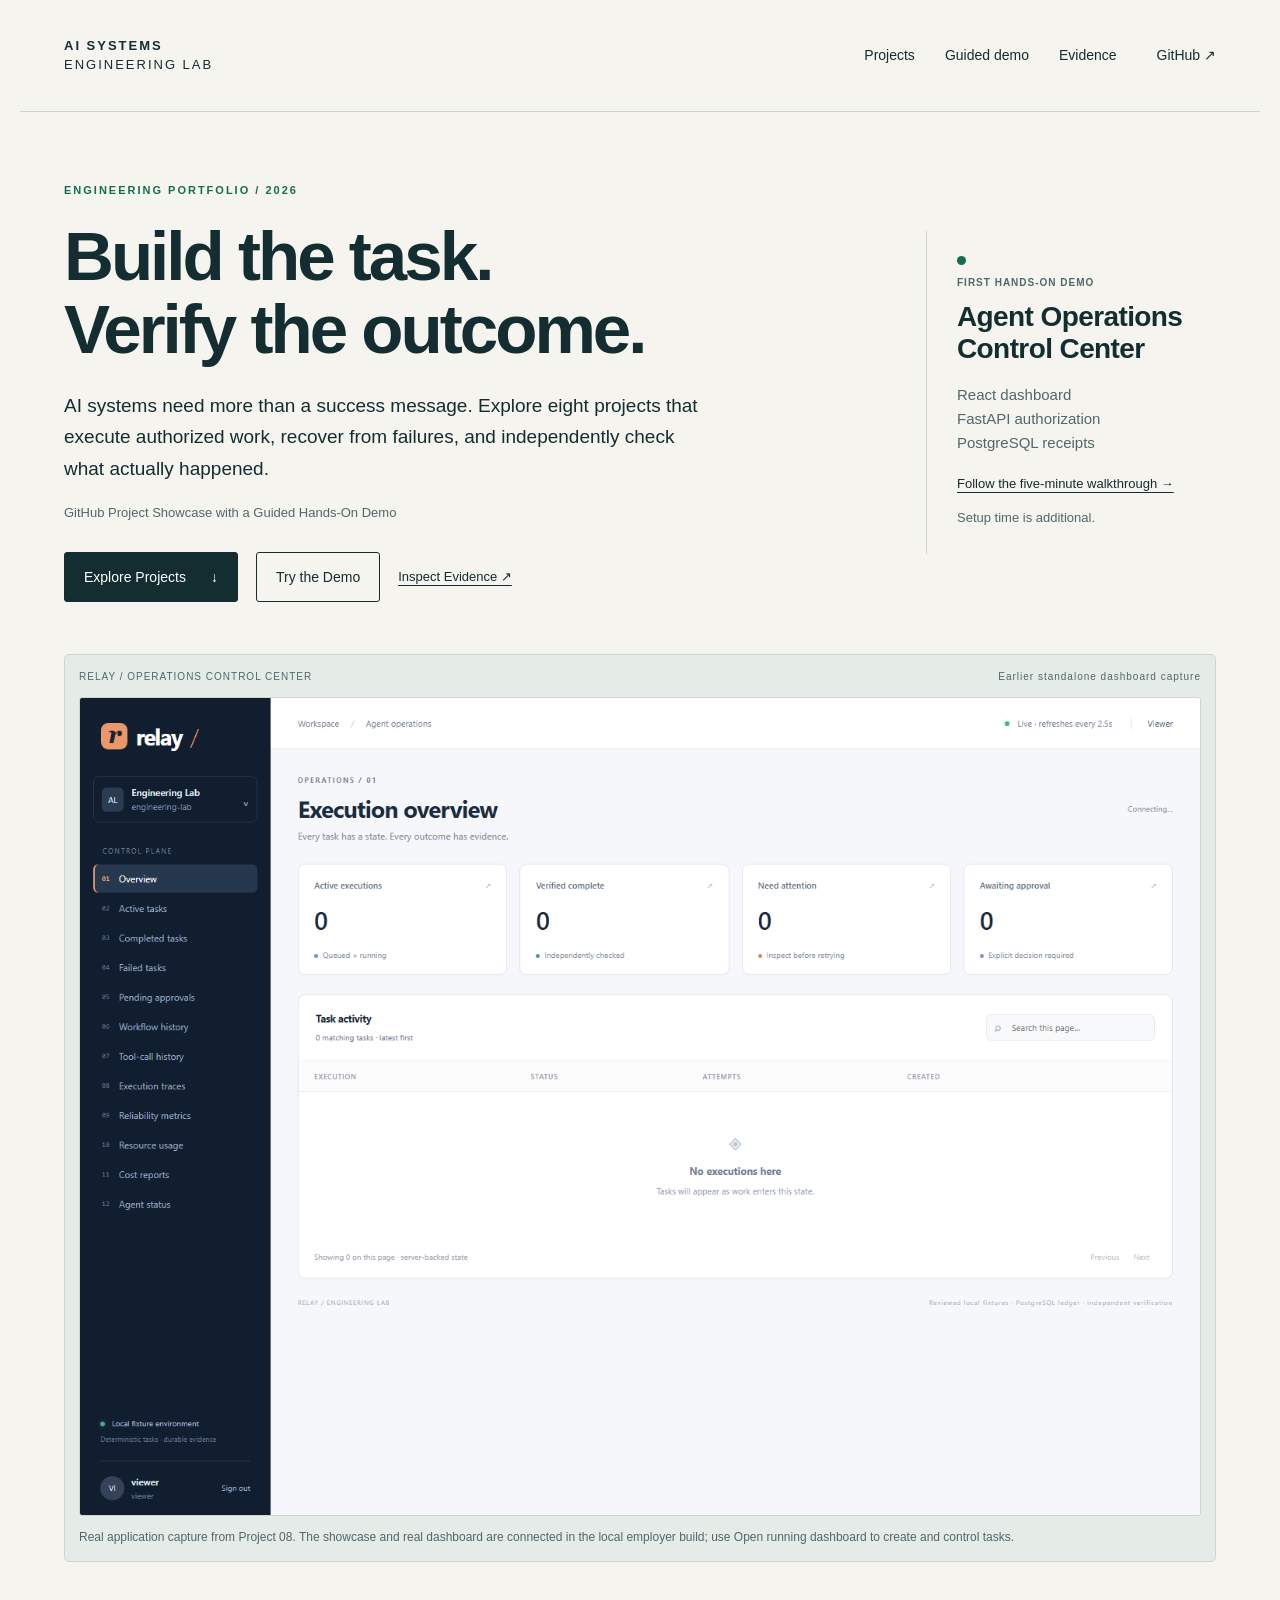
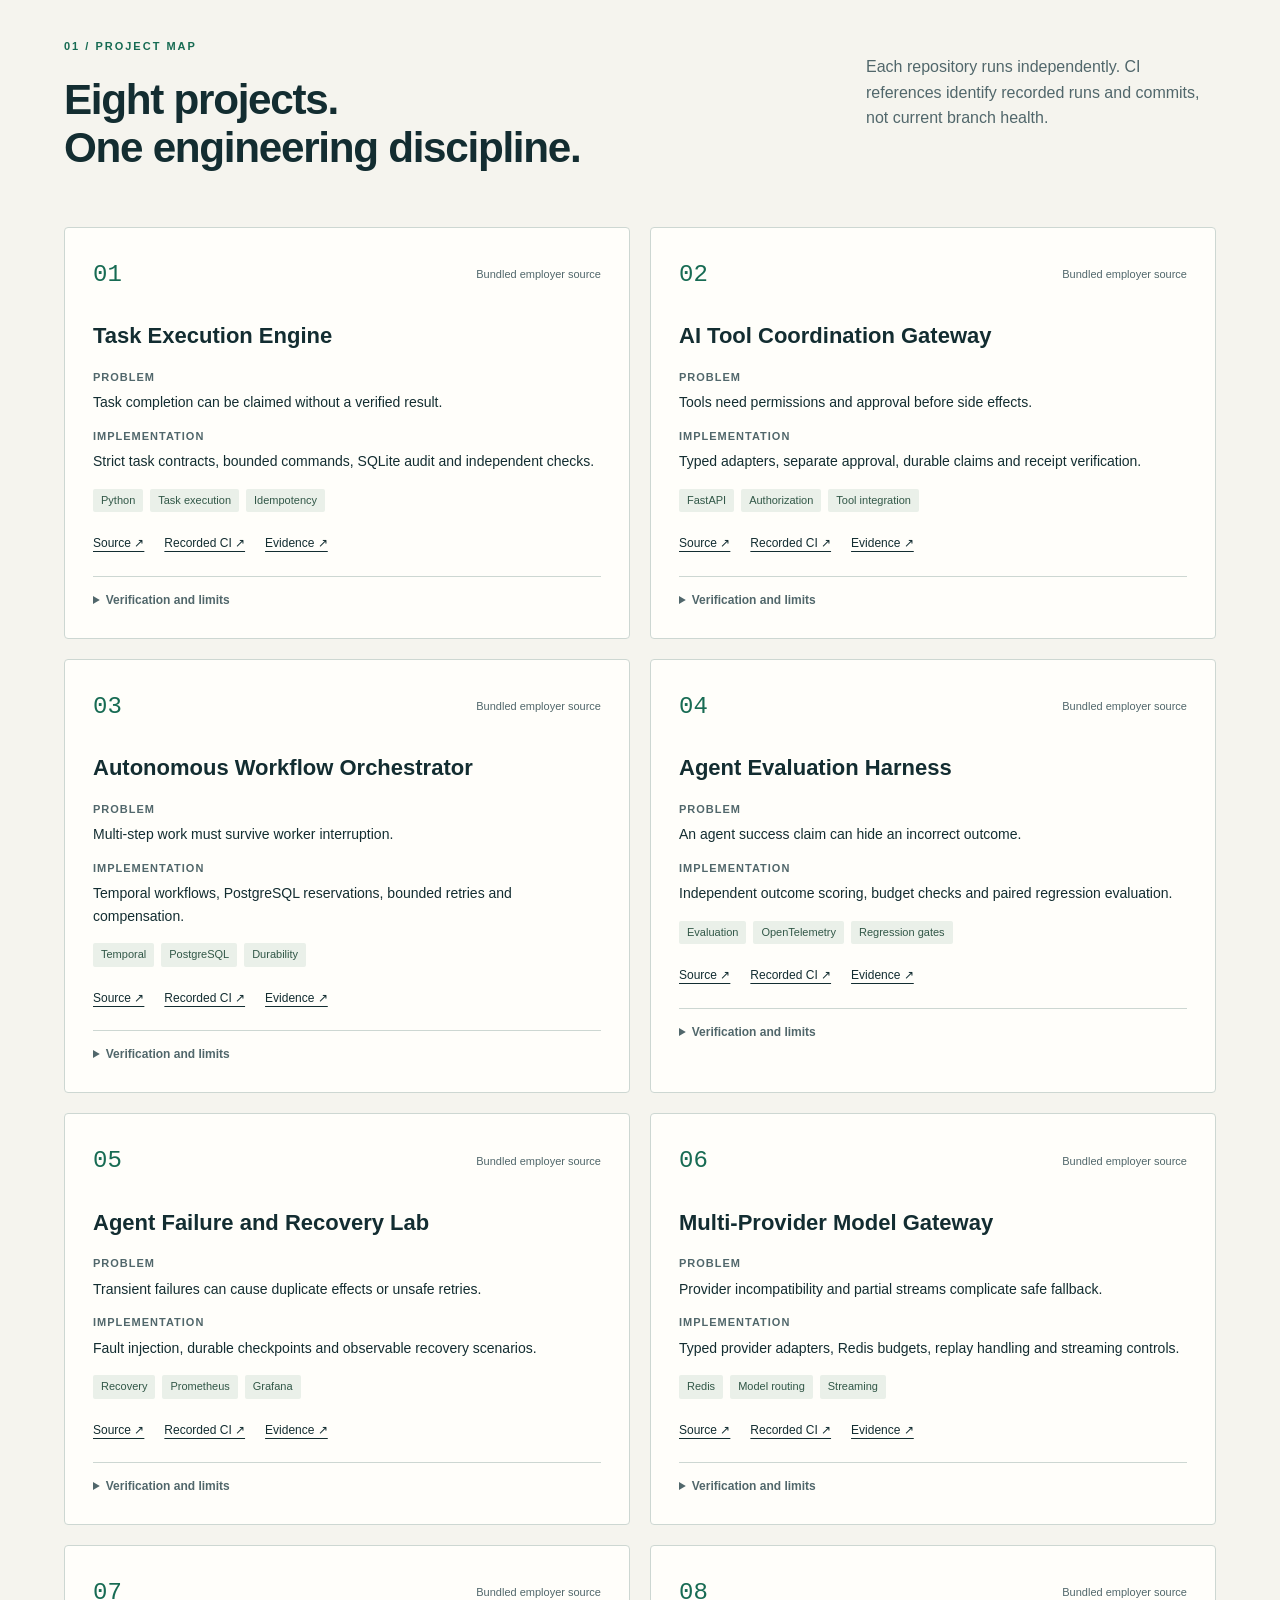
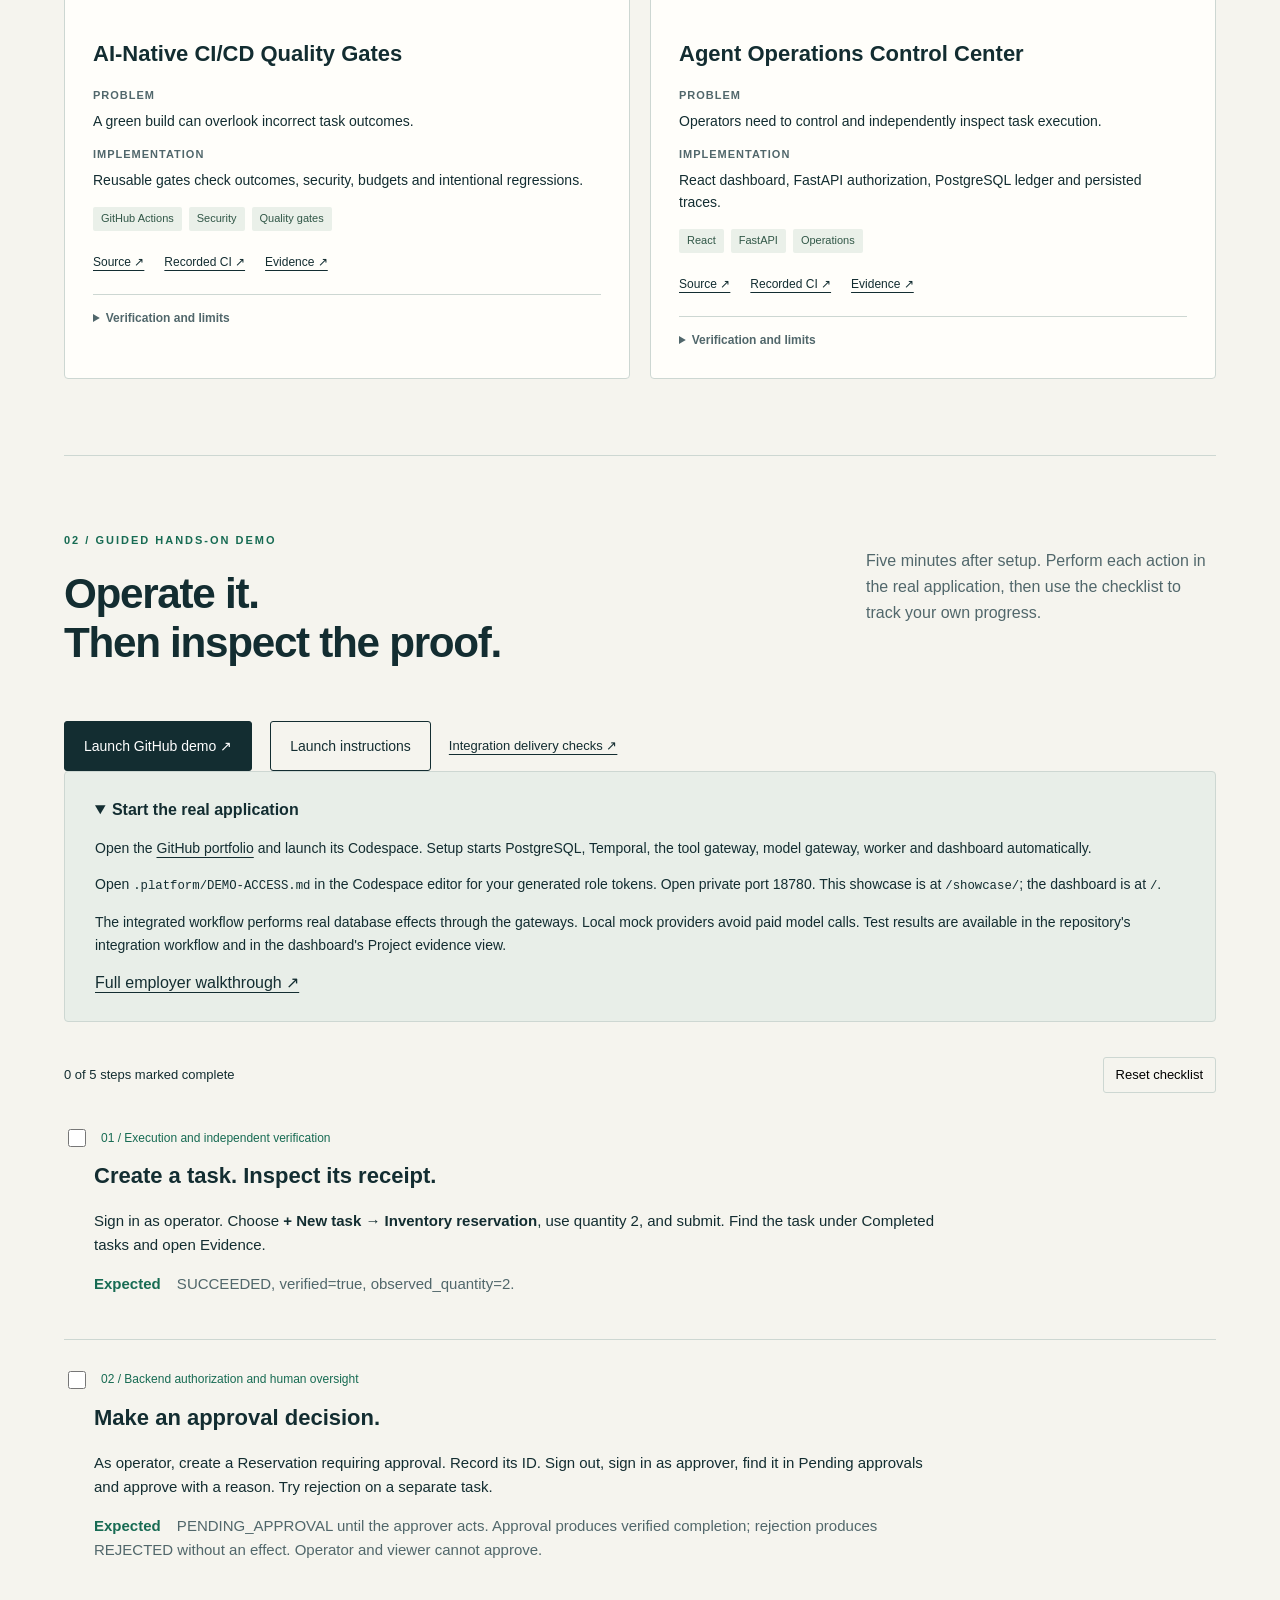
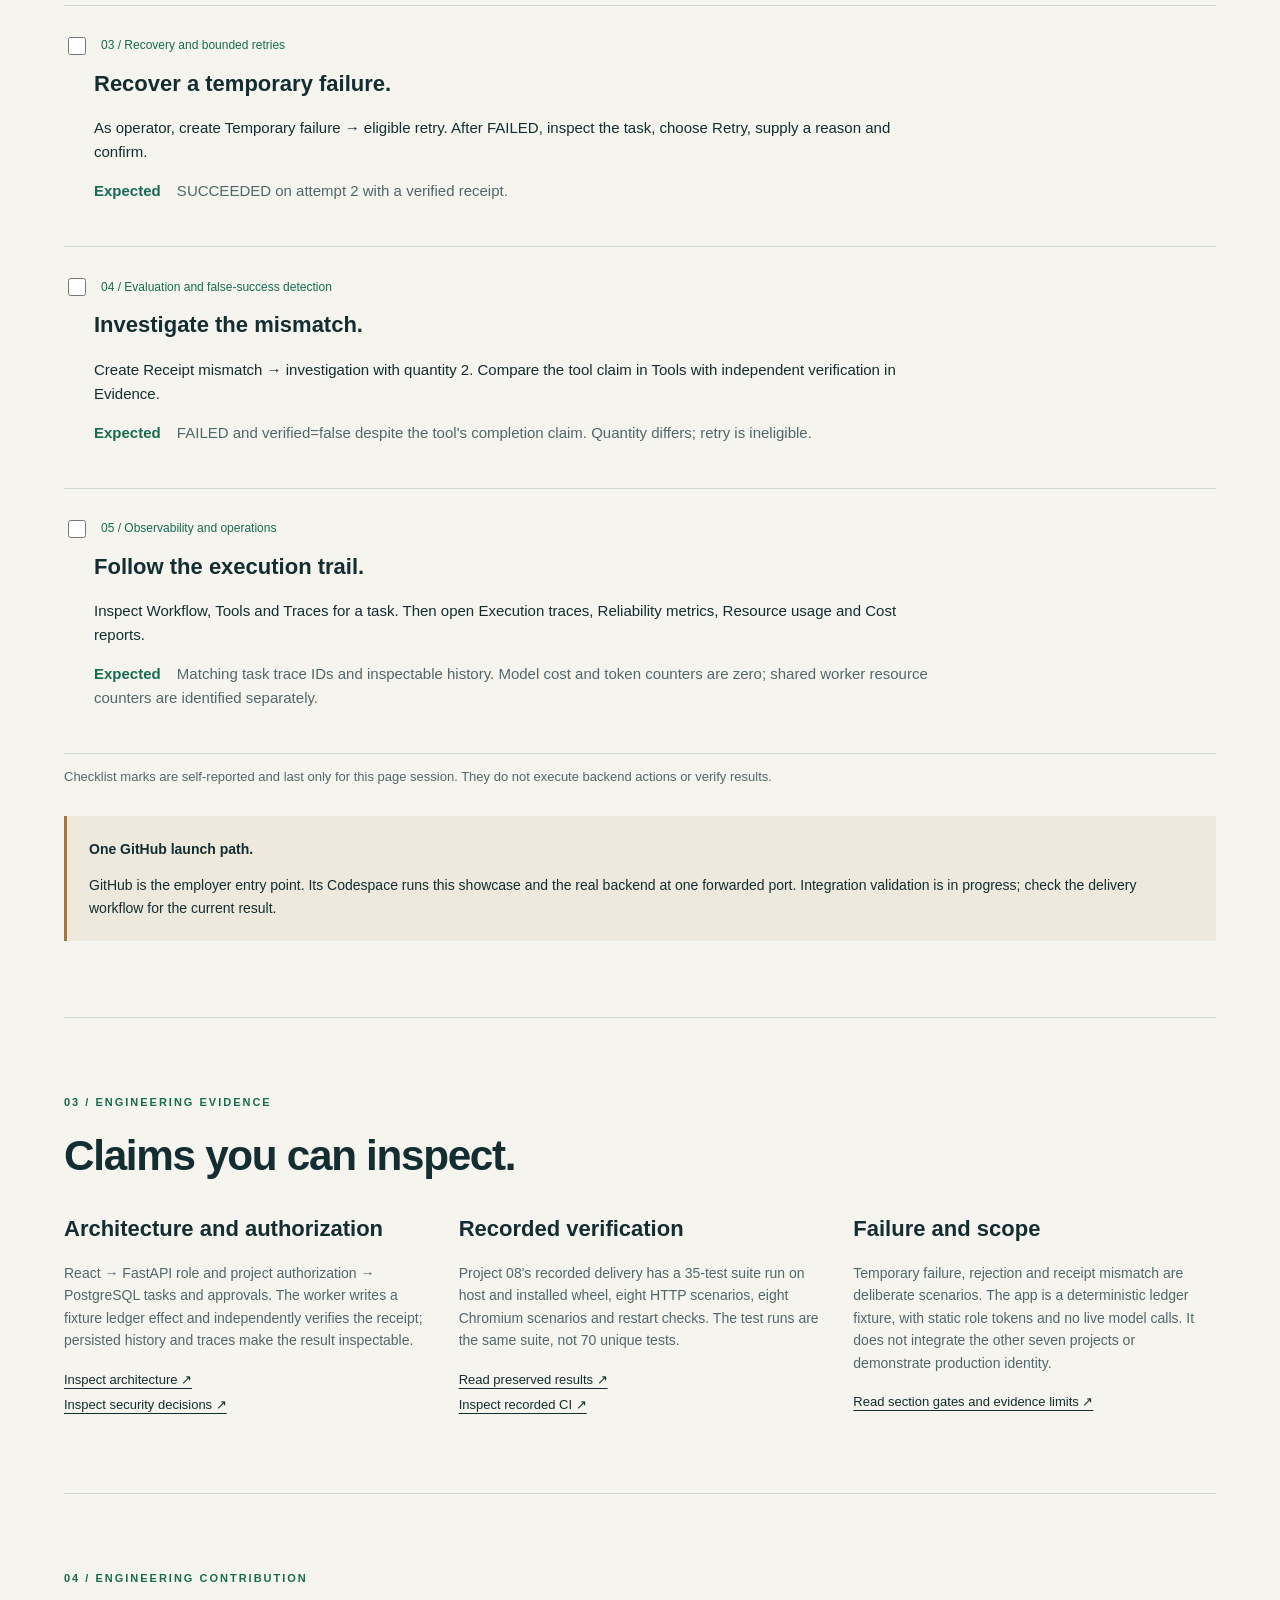
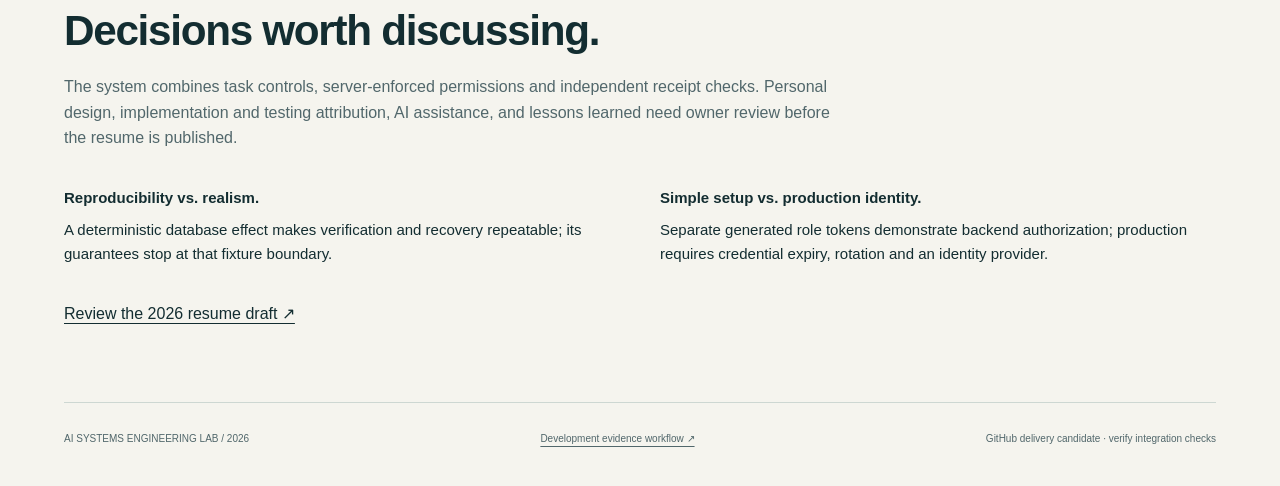
==== site/index.html @ 538f6515 "Connect portfolio dashboard to Temporal and gateways; add single GitHub employer launch and clean in" ====
<!doctype html>
<html lang="en"><head><meta charset="utf-8"><meta name="viewport" content="width=device-width,initial-scale=1">
<meta name="description" content="Eight AI systems engineering projects, verifiable evidence, and a guided hands-on operations demo.">
<title>GitHub Project Showcase with a Guided Hands-On Demo</title><link rel="stylesheet" href="style.css"><script src="app.js" defer></script></head>
<body><a class="skip" href="#main">Skip to content</a><header><a class="brand" href="#start">AI SYSTEMS<br><span>ENGINEERING LAB</span></a><nav aria-label="Main navigation"><a href="#projects">Projects</a><a href="#demo">Guided demo</a><a href="#evidence">Evidence</a></nav><a class="github" href="https://github.com/texasbredmj/ai-engineering-portfolio">GitHub ↗</a></header>
<main id="main"><section class="hero" id="start"><div><p class="eyebrow">ENGINEERING PORTFOLIO / 2026</p><h1>Build the task.<br>Verify the outcome.</h1><p class="intro">AI systems need more than a success message. Explore eight projects that execute authorized work, recover from failures, and independently check what actually happened.</p><p class="subtle">GitHub Project Showcase with a Guided Hands-On Demo</p><div class="actions"><a class="button primary" href="#projects">Explore Projects <span>↓</span></a><a class="button" href="#demo">Try the Demo</a><a class="text-link" href="#evidence">Inspect Evidence ↗</a></div></div><aside class="hero-note"><span class="status-dot"></span><p>FIRST HANDS-ON DEMO</p><h2>Agent Operations<br>Control Center</h2><p>React dashboard<br>FastAPI authorization<br>PostgreSQL receipts</p><a href="#demo">Follow the five-minute walkthrough →</a><small>Setup time is additional.</small></aside></section>
<figure class="dashboard"><div class="figure-bar"><span>RELAY / OPERATIONS CONTROL CENTER</span><span>Earlier standalone dashboard capture</span></div><img src="assets/dashboard-desktop.png" width="1440" height="960" alt="Recorded Relay application dashboard with task states and operational metrics"><figcaption>Real application capture from Project 08. The showcase and real dashboard are connected in the local employer build; use Open running dashboard to create and control tasks.</figcaption></figure>
<section class="section" id="projects"><div class="section-heading"><div><p class="eyebrow">01 / PROJECT MAP</p><h2>Eight projects.<br>One engineering discipline.</h2></div><p>Each repository runs independently. CI references identify recorded runs and commits, not current branch health.</p></div><div class="projects"><article class="project" id="project-01">
<div class="project-top"><span class="number">01</span><span class="access">Bundled employer source</span></div>
<h3>Task Execution Engine</h3><p><strong>Problem</strong> Task completion can be claimed without a verified result.</p><p><strong>Implementation</strong> Strict task contracts, bounded commands, SQLite audit and independent checks.</p>
<ul class="tags"><li>Python</li><li>Task execution</li><li>Idempotency</li></ul>
<div class="links"><a href="https://github.com/texasbredmj/ai-engineering-portfolio/tree/main/projects/task-execution-engine">Source ↗</a><a href="https://github.com/texasbredmj/task-execution-engine/actions/runs/38367464942">Recorded CI ↗</a><a href="evidence/phase1.json">Evidence ↗</a></div>
<details><summary>Verification and limits</summary><p>Recorded 2026-10-13 · commit <code>ec66a191091d0ea5ac8de6bad3b80ccc7a96ce94</code></p><p>Private source and CI require access. Fixed commands are not hostile-code containment.</p></details></article>
<article class="project" id="project-02">
<div class="project-top"><span class="number">02</span><span class="access">Bundled employer source</span></div>
<h3>AI Tool Coordination Gateway</h3><p><strong>Problem</strong> Tools need permissions and approval before side effects.</p><p><strong>Implementation</strong> Typed adapters, separate approval, durable claims and receipt verification.</p>
<ul class="tags"><li>FastAPI</li><li>Authorization</li><li>Tool integration</li></ul>
<div class="links"><a href="https://github.com/texasbredmj/ai-engineering-portfolio/tree/main/projects/ai-tool-coordination-gateway">Source ↗</a><a href="https://github.com/texasbredmj/ai-tool-coordination-gateway/actions/runs/38367470323">Recorded CI ↗</a><a href="evidence/phase1.json">Evidence ↗</a></div>
<details><summary>Verification and limits</summary><p>Recorded 2026-10-13 · commit <code>4734b4edee612f81f259a60ae67b1c048f94b778</code></p><p>Controlled adapters and fixture effects; not arbitrary external API guarantees.</p></details></article>
<article class="project" id="project-03">
<div class="project-top"><span class="number">03</span><span class="access">Bundled employer source</span></div>
<h3>Autonomous Workflow Orchestrator</h3><p><strong>Problem</strong> Multi-step work must survive worker interruption.</p><p><strong>Implementation</strong> Temporal workflows, PostgreSQL reservations, bounded retries and compensation.</p>
<ul class="tags"><li>Temporal</li><li>PostgreSQL</li><li>Durability</li></ul>
<div class="links"><a href="https://github.com/texasbredmj/ai-engineering-portfolio/tree/main/projects/autonomous-workflow-orchestrator">Source ↗</a><a href="https://github.com/texasbredmj/autonomous-workflow-orchestrator/actions/runs/38466787806">Recorded CI ↗</a><a href="evidence/project03.json">Evidence ↗</a></div>
<details><summary>Verification and limits</summary><p>Recorded 2026-10-13 · commit <code>2adc05287b98bb4e6969af19124a99d8bfd73035</code></p><p>Fixture recovery demonstrates one reservation; not external API exactly-once delivery.</p></details></article>
<article class="project" id="project-04">
<div class="project-top"><span class="number">04</span><span class="access">Bundled employer source</span></div>
<h3>Agent Evaluation Harness</h3><p><strong>Problem</strong> An agent success claim can hide an incorrect outcome.</p><p><strong>Implementation</strong> Independent outcome scoring, budget checks and paired regression evaluation.</p>
<ul class="tags"><li>Evaluation</li><li>OpenTelemetry</li><li>Regression gates</li></ul>
<div class="links"><a href="https://github.com/texasbredmj/ai-engineering-portfolio/tree/main/projects/agent-evaluation-harness">Source ↗</a><a href="https://github.com/texasbredmj/agent-evaluation-harness/actions/runs/38491909891">Recorded CI ↗</a><a href="evidence/project04.json">Evidence ↗</a></div>
<details><summary>Verification and limits</summary><p>Recorded 2026-10-14 · commit <code>2f6483442fda112a98e6e322d82f10c89838899d</code></p><p>Offline fixture baselines do not establish live model performance.</p></details></article>
<article class="project" id="project-05">
<div class="project-top"><span class="number">05</span><span class="access">Bundled employer source</span></div>
<h3>Agent Failure and Recovery Lab</h3><p><strong>Problem</strong> Transient failures can cause duplicate effects or unsafe retries.</p><p><strong>Implementation</strong> Fault injection, durable checkpoints and observable recovery scenarios.</p>
<ul class="tags"><li>Recovery</li><li>Prometheus</li><li>Grafana</li></ul>
<div class="links"><a href="https://github.com/texasbredmj/ai-engineering-portfolio/tree/main/projects/agent-failure-recovery-lab">Source ↗</a><a href="https://github.com/texasbredmj/agent-failure-recovery-lab/actions/runs/38503053018">Recorded CI ↗</a><a href="evidence/project05.json">Evidence ↗</a></div>
<details><summary>Verification and limits</summary><p>Recorded 2026-10-14 · commit <code>404ab9590e16e0f6279cb9d5dff952759c3623bb</code></p><p>Controlled local faults and mock ledger effects; not production reliability statistics.</p></details></article>
<article class="project" id="project-06">
<div class="project-top"><span class="number">06</span><span class="access">Bundled employer source</span></div>
<h3>Multi-Provider Model Gateway</h3><p><strong>Problem</strong> Provider incompatibility and partial streams complicate safe fallback.</p><p><strong>Implementation</strong> Typed provider adapters, Redis budgets, replay handling and streaming controls.</p>
<ul class="tags"><li>Redis</li><li>Model routing</li><li>Streaming</li></ul>
<div class="links"><a href="https://github.com/texasbredmj/ai-engineering-portfolio/tree/main/projects/multi-provider-model-gateway">Source ↗</a><a href="https://github.com/texasbredmj/multi-provider-model-gateway/actions/runs/38520600333">Recorded CI ↗</a><a href="evidence/project06.json">Evidence ↗</a></div>
<details><summary>Verification and limits</summary><p>Recorded 2026-10-14 · commit <code>22cfd787c8953f42596ce55ebcdb1b95ef9afdf4</code></p><p>Mock providers and fixture prices; no paid provider compatibility or invoice claims.</p></details></article>
<article class="project" id="project-07">
<div class="project-top"><span class="number">07</span><span class="access">Bundled employer source</span></div>
<h3>AI-Native CI/CD Quality Gates</h3><p><strong>Problem</strong> A green build can overlook incorrect task outcomes.</p><p><strong>Implementation</strong> Reusable gates check outcomes, security, budgets and intentional regressions.</p>
<ul class="tags"><li>GitHub Actions</li><li>Security</li><li>Quality gates</li></ul>
<div class="links"><a href="https://github.com/texasbredmj/ai-engineering-portfolio/tree/main/projects/ai-native-cicd-gates">Source ↗</a><a href="https://github.com/texasbredmj/ai-native-cicd-gates/actions/runs/38523537588">Recorded CI ↗</a><a href="evidence/project07.json">Evidence ↗</a></div>
<details><summary>Verification and limits</summary><p>Recorded 2026-10-14 · commit <code>7de27a44bccf67aa0f9ccfec21411d8dcc396665</code></p><p>Recorded dependency scans age; deliberate regression proof is expected to fail.</p></details></article>
<article class="project" id="project-08">
<div class="project-top"><span class="number">08</span><span class="access">Bundled employer source</span></div>
<h3>Agent Operations Control Center</h3><p><strong>Problem</strong> Operators need to control and independently inspect task execution.</p><p><strong>Implementation</strong> React dashboard, FastAPI authorization, PostgreSQL ledger and persisted traces.</p>
<ul class="tags"><li>React</li><li>FastAPI</li><li>Operations</li></ul>
<div class="links"><a href="https://github.com/texasbredmj/ai-engineering-portfolio/tree/main/projects/agent-operations-control-center">Source ↗</a><a href="https://github.com/texasbredmj/agent-operations-control-center/actions/runs/38527430319">Recorded CI ↗</a><a href="evidence/project08.json">Evidence ↗</a></div>
<details><summary>Verification and limits</summary><p>Recorded 2026-10-14 · commit <code>2147f79a6c2bc5ca89e0134f137ed5ee5e411f17</code></p><p>Deterministic PostgreSQL fixture with no live model calls. Complete employer walkthrough verified locally; new Codespaces setup awaits publication and remote validation. Other project runtimes remain independent.</p></details></article></div></section>
<section class="section" id="demo"><div class="section-heading"><div><p class="eyebrow">02 / GUIDED HANDS-ON DEMO</p><h2>Operate it.<br>Then inspect the proof.</h2></div><p>Five minutes after setup. Perform each action in the real application, then use the checklist to track your own progress.</p></div>
<div class="actions"><a class="button primary" id="dashboard-link" href="https://codespaces.new/texasbredmj/ai-engineering-portfolio?quickstart=1">Launch GitHub demo ↗</a><a class="button" href="docs/EMPLOYER-TEST.md">Launch instructions</a><a class="text-link" href="https://github.com/texasbredmj/ai-engineering-portfolio/actions/workflows/integrated-platform.yml">Integration delivery checks ↗</a></div><details class="setup" open><summary>Start the real application</summary><p>Open the <a href="https://github.com/texasbredmj/ai-engineering-portfolio#start-here">GitHub portfolio</a> and launch its Codespace. Setup starts PostgreSQL, Temporal, the tool gateway, model gateway, worker and dashboard automatically.</p><p>Open <code>.platform/DEMO-ACCESS.md</code> in the Codespace editor for your generated role tokens. Open private port 18780. This showcase is at <code>/showcase/</code>; the dashboard is at <code>/</code>.</p><p>The integrated workflow performs real database effects through the gateways. Local mock providers avoid paid model calls. Test results are available in the repository's integration workflow and in the dashboard's Project evidence view.</p><a href="docs/EMPLOYER-TEST.md">Full employer walkthrough ↗</a></details>
<div class="progress-line"><p id="progress" role="status" aria-live="polite">0 of 5 steps marked complete</p><button id="reset" type="button">Reset checklist</button></div>
<ol class="walkthrough">
<li><label><input type="checkbox" data-step="1"><span>01 / Execution and independent verification</span></label><h3>Create a task. Inspect its receipt.</h3><p>Sign in as operator. Choose <strong>+ New task → Inventory reservation</strong>, use quantity 2, and submit. Find the task under Completed tasks and open Evidence.</p><p class="expected"><strong>Expected</strong> SUCCEEDED, verified=true, observed_quantity=2.</p></li>
<li><label><input type="checkbox" data-step="2"><span>02 / Backend authorization and human oversight</span></label><h3>Make an approval decision.</h3><p>As operator, create a Reservation requiring approval. Record its ID. Sign out, sign in as approver, find it in Pending approvals and approve with a reason. Try rejection on a separate task.</p><p class="expected"><strong>Expected</strong> PENDING_APPROVAL until the approver acts. Approval produces verified completion; rejection produces REJECTED without an effect. Operator and viewer cannot approve.</p></li>
<li><label><input type="checkbox" data-step="3"><span>03 / Recovery and bounded retries</span></label><h3>Recover a temporary failure.</h3><p>As operator, create Temporary failure → eligible retry. After FAILED, inspect the task, choose Retry, supply a reason and confirm.</p><p class="expected"><strong>Expected</strong> SUCCEEDED on attempt 2 with a verified receipt.</p></li>
<li><label><input type="checkbox" data-step="4"><span>04 / Evaluation and false-success detection</span></label><h3>Investigate the mismatch.</h3><p>Create Receipt mismatch → investigation with quantity 2. Compare the tool claim in Tools with independent verification in Evidence.</p><p class="expected"><strong>Expected</strong> FAILED and verified=false despite the tool's completion claim. Quantity differs; retry is ineligible.</p></li>
<li><label><input type="checkbox" data-step="5"><span>05 / Observability and operations</span></label><h3>Follow the execution trail.</h3><p>Inspect Workflow, Tools and Traces for a task. Then open Execution traces, Reliability metrics, Resource usage and Cost reports.</p><p class="expected"><strong>Expected</strong> Matching task trace IDs and inspectable history. Model cost and token counters are zero; shared worker resource counters are identified separately.</p></li></ol><p class="subtle">Checklist marks are self-reported and last only for this page session. They do not execute backend actions or verify results.</p>
<div class="notice"><strong>One GitHub launch path.</strong><p>GitHub is the employer entry point. Its Codespace runs this showcase and the real backend at one forwarded port. Integration validation is in progress; check the delivery workflow for the current result.</p></div></section>
<section class="section evidence" id="evidence"><p class="eyebrow">03 / ENGINEERING EVIDENCE</p><h2>Claims you can inspect.</h2><div class="evidence-grid"><div><h3>Architecture and authorization</h3><p>React → FastAPI role and project authorization → PostgreSQL tasks and approvals. The worker writes a fixture ledger effect and independently verifies the receipt; persisted history and traces make the result inspectable.</p><a href="https://github.com/texasbredmj/agent-operations-control-center/blob/2147f79a6c2bc5ca89e0134f137ed5ee5e411f17/docs/architecture.md">Inspect architecture ↗</a><br><a href="https://github.com/texasbredmj/agent-operations-control-center/blob/2147f79a6c2bc5ca89e0134f137ed5ee5e411f17/docs/threat-model.md">Inspect security decisions ↗</a></div><div><h3>Recorded verification</h3><p>Project 08's recorded delivery has a 35-test suite run on host and installed wheel, eight HTTP scenarios, eight Chromium scenarios and restart checks. The test runs are the same suite, not 70 unique tests.</p><a href="evidence/project08.json">Read preserved results ↗</a><br><a href="https://github.com/texasbredmj/agent-operations-control-center/actions/runs/38527430319">Inspect recorded CI ↗</a></div><div><h3>Failure and scope</h3><p>Temporary failure, rejection and receipt mismatch are deliberate scenarios. The app is a deterministic ledger fixture, with static role tokens and no live model calls. It does not integrate the other seven projects or demonstrate production identity.</p><a href="docs/FOUNDATION.md">Read section gates and evidence limits ↗</a></div></div></section>
<section class="section contribution"><p class="eyebrow">04 / ENGINEERING CONTRIBUTION</p><h2>Decisions worth discussing.</h2><p>The system combines task controls, server-enforced permissions and independent receipt checks. Personal design, implementation and testing attribution, AI assistance, and lessons learned need owner review before the resume is published.</p><div class="tradeoffs"><p><strong>Reproducibility vs. realism.</strong> A deterministic database effect makes verification and recovery repeatable; its guarantees stop at that fixture boundary.</p><p><strong>Simple setup vs. production identity.</strong> Separate generated role tokens demonstrate backend authorization; production requires credential expiry, rotation and an identity provider.</p></div><a href="resume/2026.md">Review the 2026 resume draft ↗</a></section></main>
<footer><span>AI SYSTEMS ENGINEERING LAB / 2026</span><a href="docs/DEVELOPMENT-WORKFLOW.md">Development evidence workflow ↗</a><span>GitHub delivery candidate · verify integration checks</span></footer></body></html>
---- site/style.css ----
:root{color-scheme:light;--ink:#132d31;--muted:#51676b;--paper:#f5f4ee;--line:#cdd7d2;--accent:#176b53}*{box-sizing:border-box}html{scroll-behavior:smooth;scroll-padding-top:24px}body{margin:0;background:var(--paper);color:var(--ink);font-family:Segoe UI,Arial,sans-serif;line-height:1.6}a{color:inherit;text-underline-offset:4px}a:hover{color:var(--accent)}button,input{font:inherit}a:focus-visible,button:focus-visible,input:focus-visible,summary:focus-visible{outline:3px solid #b45b26;outline-offset:5px}.skip{position:absolute;top:-80px;left:20px;padding:12px;background:white;z-index:10}.skip:focus{top:10px}header,main,footer{max-width:1240px;margin:auto;padding:0 44px}header{min-height:112px;display:flex;align-items:center;gap:40px;border-bottom:1px solid var(--line)}.brand{text-decoration:none;font-size:13px;font-weight:800;letter-spacing:2px;line-height:1.4}.brand span{font-weight:400}nav{display:flex;gap:30px;margin-left:auto}nav a,.github{font-size:14px;text-decoration:none}.hero{display:grid;grid-template-columns:1fr 290px;gap:70px;align-items:center;padding:70px 0 52px}.eyebrow{font-size:11px;letter-spacing:2px;font-weight:700;color:var(--accent);margin:0 0 20px}h1{font-size:clamp(44px,5.4vw,76px);line-height:1.06;letter-spacing:-3px;font-weight:600;margin:0 0 24px}h2{font-size:clamp(30px,3.3vw,44px);line-height:1.15;letter-spacing:-1.3px;font-weight:600;margin:0 0 18px}h3{font-size:22px;line-height:1.3;font-weight:600;margin:0 0 18px}.intro{font-size:19px;max-width:640px;line-height:1.65}.subtle,small{font-size:13px;color:var(--muted)}.actions{display:flex;align-items:center;gap:18px;flex-wrap:wrap;margin-top:28px}.button{display:inline-flex;gap:25px;padding:13px 19px;border:1px solid var(--ink);border-radius:3px;text-decoration:none;font-size:14px}.primary{background:var(--ink);color:white}.primary:hover{background:var(--accent);color:white}.text-link{font-size:13px}.hero-note{border-left:1px solid var(--line);padding:25px 0 25px 30px}.hero-note>p:first-of-type{font-size:10px;font-weight:700;letter-spacing:1px}.hero-note h2{font-size:28px;letter-spacing:-.6px}.hero-note p{font-size:15px;color:var(--muted)}.hero-note a{font-size:13px}.hero-note small{display:block;margin-top:12px}.status-dot{display:block;width:9px;height:9px;background:var(--accent);border-radius:50%}.dashboard{margin:0;background:#e5ebe6;border:1px solid var(--line);padding:14px;border-radius:5px}.figure-bar{display:flex;justify-content:space-between;font-size:10px;letter-spacing:1px;margin:0 0 12px;color:var(--muted)}.dashboard img{display:block;width:100%;height:auto;border:1px solid var(--line);border-radius:3px}.dashboard figcaption{font-size:12px;color:var(--muted);margin-top:12px}.section{padding:76px 0;border-bottom:1px solid var(--line)}.section-heading{display:flex;justify-content:space-between;gap:60px;margin-bottom:36px}.section-heading>p{max-width:350px;color:var(--muted)}.projects{display:grid;grid-template-columns:repeat(2,minmax(0,1fr));gap:20px}.project{background:#fffefa;border:1px solid var(--line);padding:28px;border-radius:4px}.project-top{display:flex;justify-content:space-between;align-items:center;margin-bottom:28px}.number{font-size:24px;color:var(--accent);font-family:Consolas,monospace}.access{font-size:11px;color:var(--muted)}.project p{font-size:14px}.project p strong{display:block;font-size:11px;letter-spacing:1px;text-transform:uppercase;margin-bottom:5px;color:var(--muted)}.tags{display:flex;gap:7px;flex-wrap:wrap;padding:0;list-style:none}.tags li{font-size:11px;padding:3px 8px;background:#eaf0e9;color:#315747;border-radius:2px}.links{display:flex;gap:20px;font-size:12px;margin:22px 0}.project details{border-top:1px solid var(--line);padding-top:14px;font-size:12px;color:var(--muted)}summary{cursor:pointer;font-weight:600}code{font-family:Consolas,monospace;font-size:.88em;overflow-wrap:anywhere}.setup{background:#e8eee8;padding:25px 30px;border:1px solid var(--line);border-radius:4px}.setup p{font-size:14px}pre{background:#173332;color:#eff7ee;padding:22px;overflow-x:auto;border-radius:4px}pre code{white-space:pre;overflow-wrap:normal;font-size:13px}.progress-line{display:flex;justify-content:space-between;align-items:center;font-size:13px;margin-top:30px}button{cursor:pointer;border:1px solid var(--line);background:transparent;padding:7px 12px;border-radius:3px}.walkthrough{list-style:none;padding:0;margin:0}.walkthrough li{padding:28px 0;border-bottom:1px solid var(--line)}.walkthrough label{display:flex;gap:12px;align-items:center;color:var(--accent);font-size:12px;margin-bottom:12px}.walkthrough input{width:18px;height:18px;accent-color:var(--accent)}.walkthrough h3,.walkthrough p{margin-left:30px}.walkthrough p{max-width:850px;font-size:15px}.expected{color:var(--muted)}.expected strong{margin-right:12px;color:var(--accent)}.notice{padding:22px;border-left:3px solid #a5763e;background:#eee9dd;margin-top:28px;font-size:14px}.notice p{margin-bottom:0}.evidence-grid{display:grid;grid-template-columns:repeat(3,minmax(0,1fr));gap:32px;margin-top:35px}.evidence-grid p{font-size:14px;color:var(--muted)}.evidence-grid a{font-size:13px}.contribution>p:not(.eyebrow){max-width:780px;color:var(--muted)}.tradeoffs{display:grid;grid-template-columns:1fr 1fr;gap:40px;margin:20px 0}.tradeoffs p{font-size:15px}.tradeoffs strong{display:block;margin-bottom:8px}footer{display:flex;justify-content:space-between;gap:20px;padding-top:28px;padding-bottom:40px;font-size:10px;color:var(--muted)}@media(max-width:760px){header,main,footer{padding-left:22px;padding-right:22px}header{min-height:90px;flex-wrap:wrap;gap:16px;padding-top:18px;padding-bottom:18px}nav{order:3;width:100%;gap:22px;margin:0}.github{margin-left:auto}.hero{grid-template-columns:1fr;gap:20px;padding-top:40px}.hero-note{padding:18px;border-left:3px solid var(--accent)}h1{letter-spacing:-2px}.hero-note h2{font-size:25px}.figure-bar{flex-wrap:wrap;gap:5px}.projects,.evidence-grid,.tradeoffs{grid-template-columns:1fr}.section-heading{display:block}.section-heading>p{max-width:none}.section{padding:45px 0}.project{padding:22px}.setup{padding:18px}.dashboard{padding:8px}.progress-line{gap:15px}footer{flex-direction:column}.walkthrough h3,.walkthrough p{margin-left:0}.actions{gap:12px}}@media(prefers-reduced-motion:reduce){html{scroll-behavior:auto}}
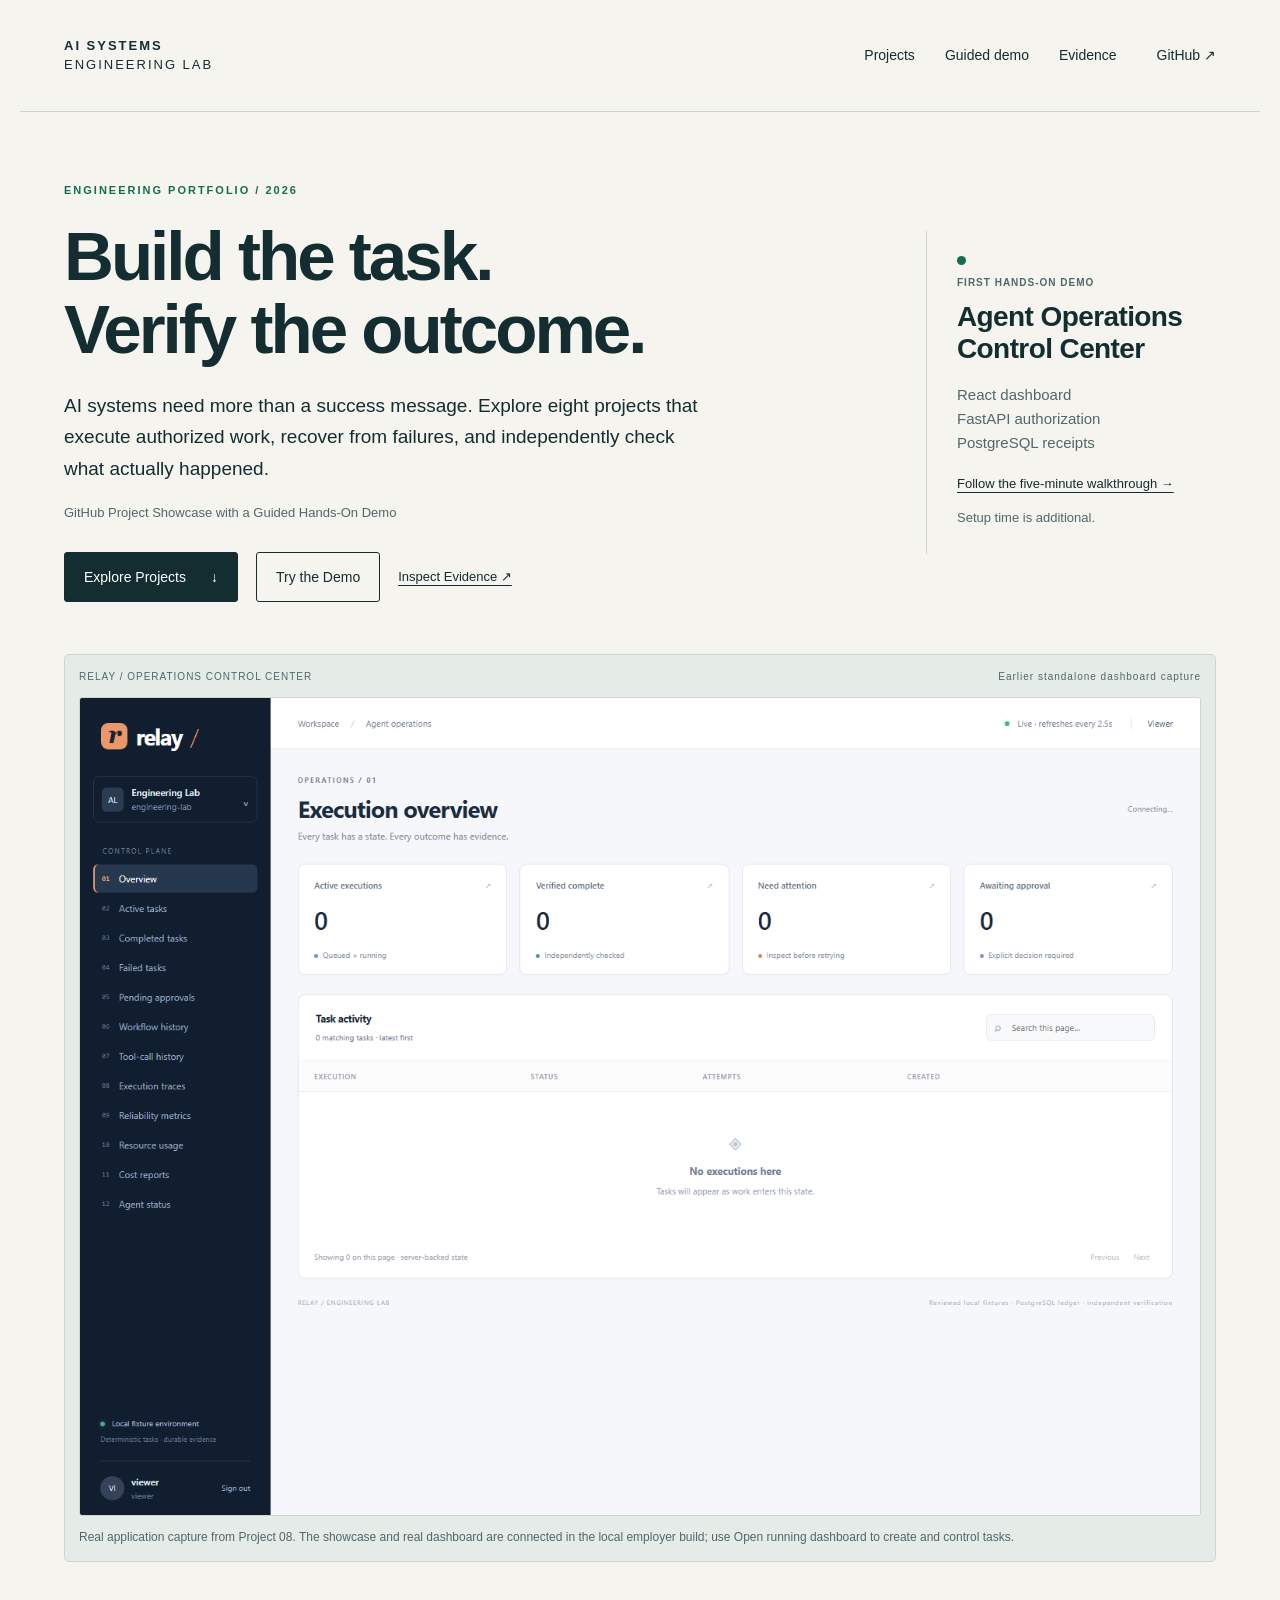
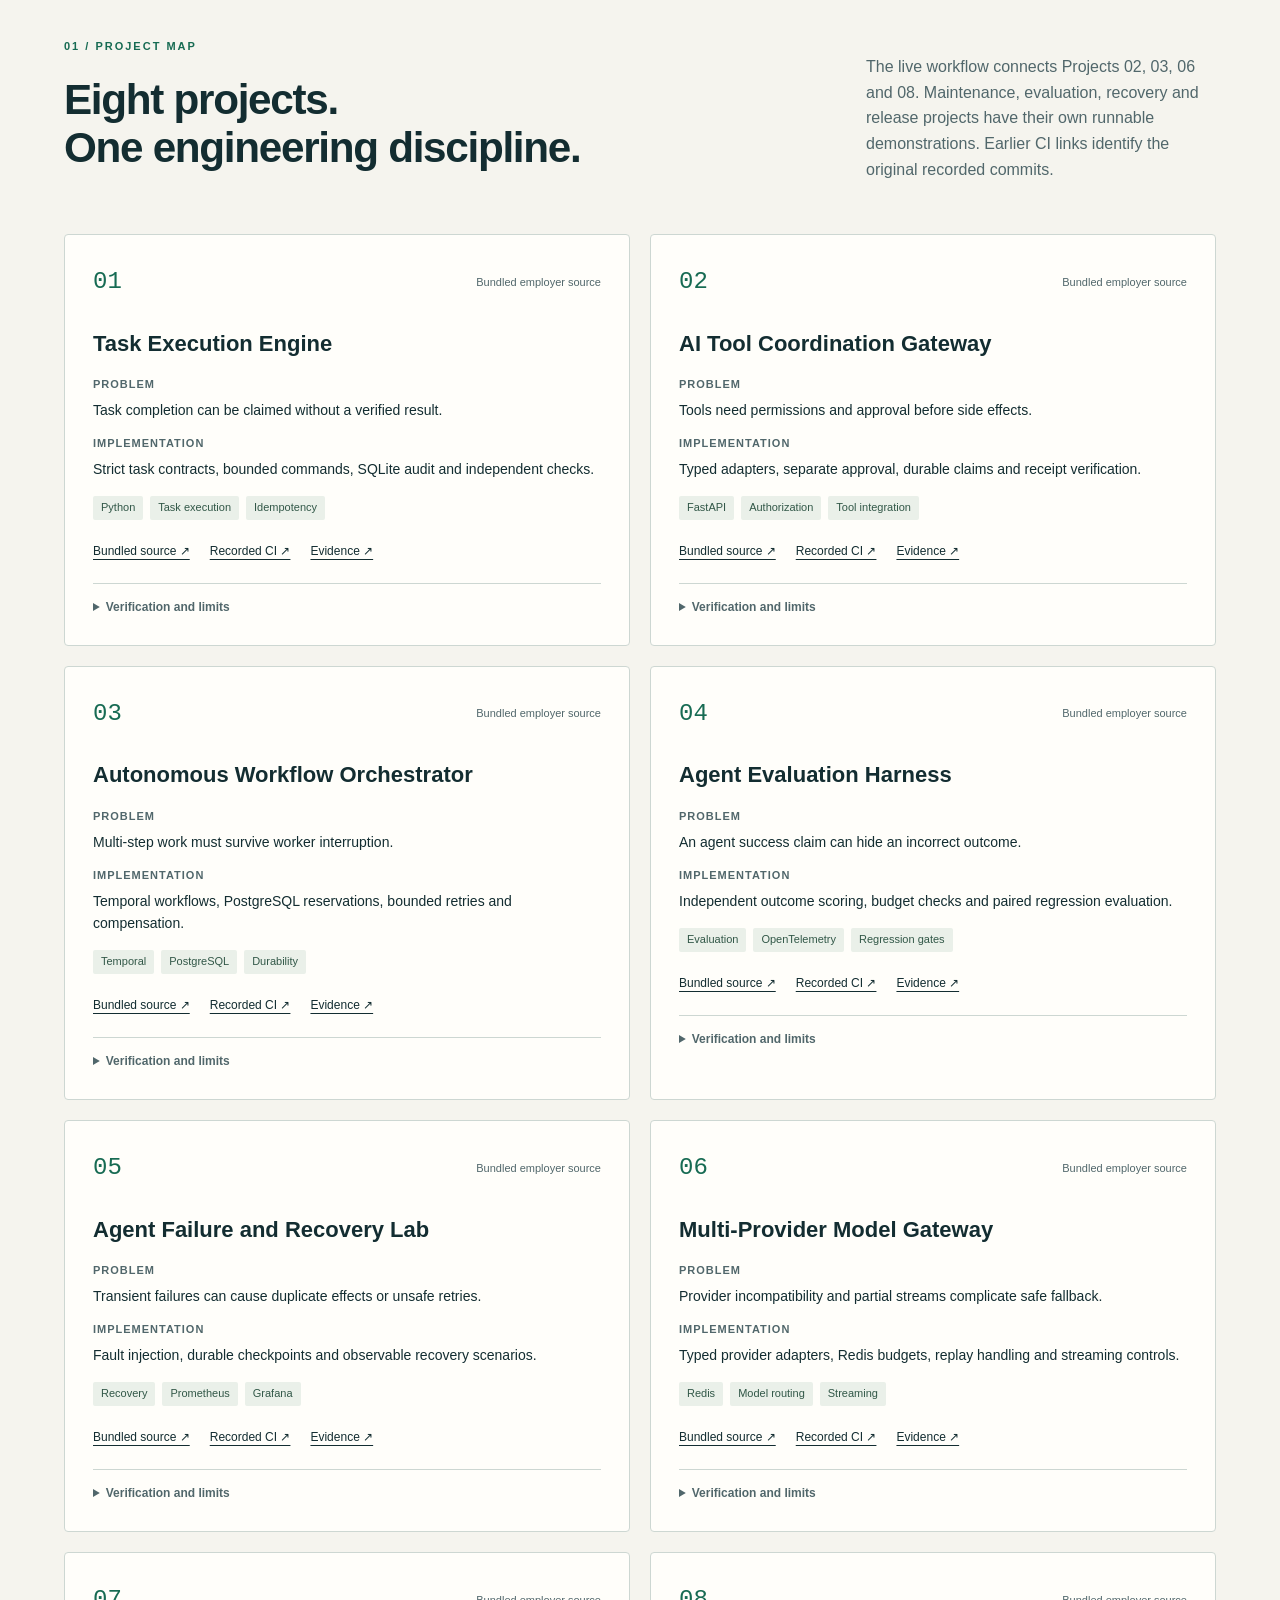
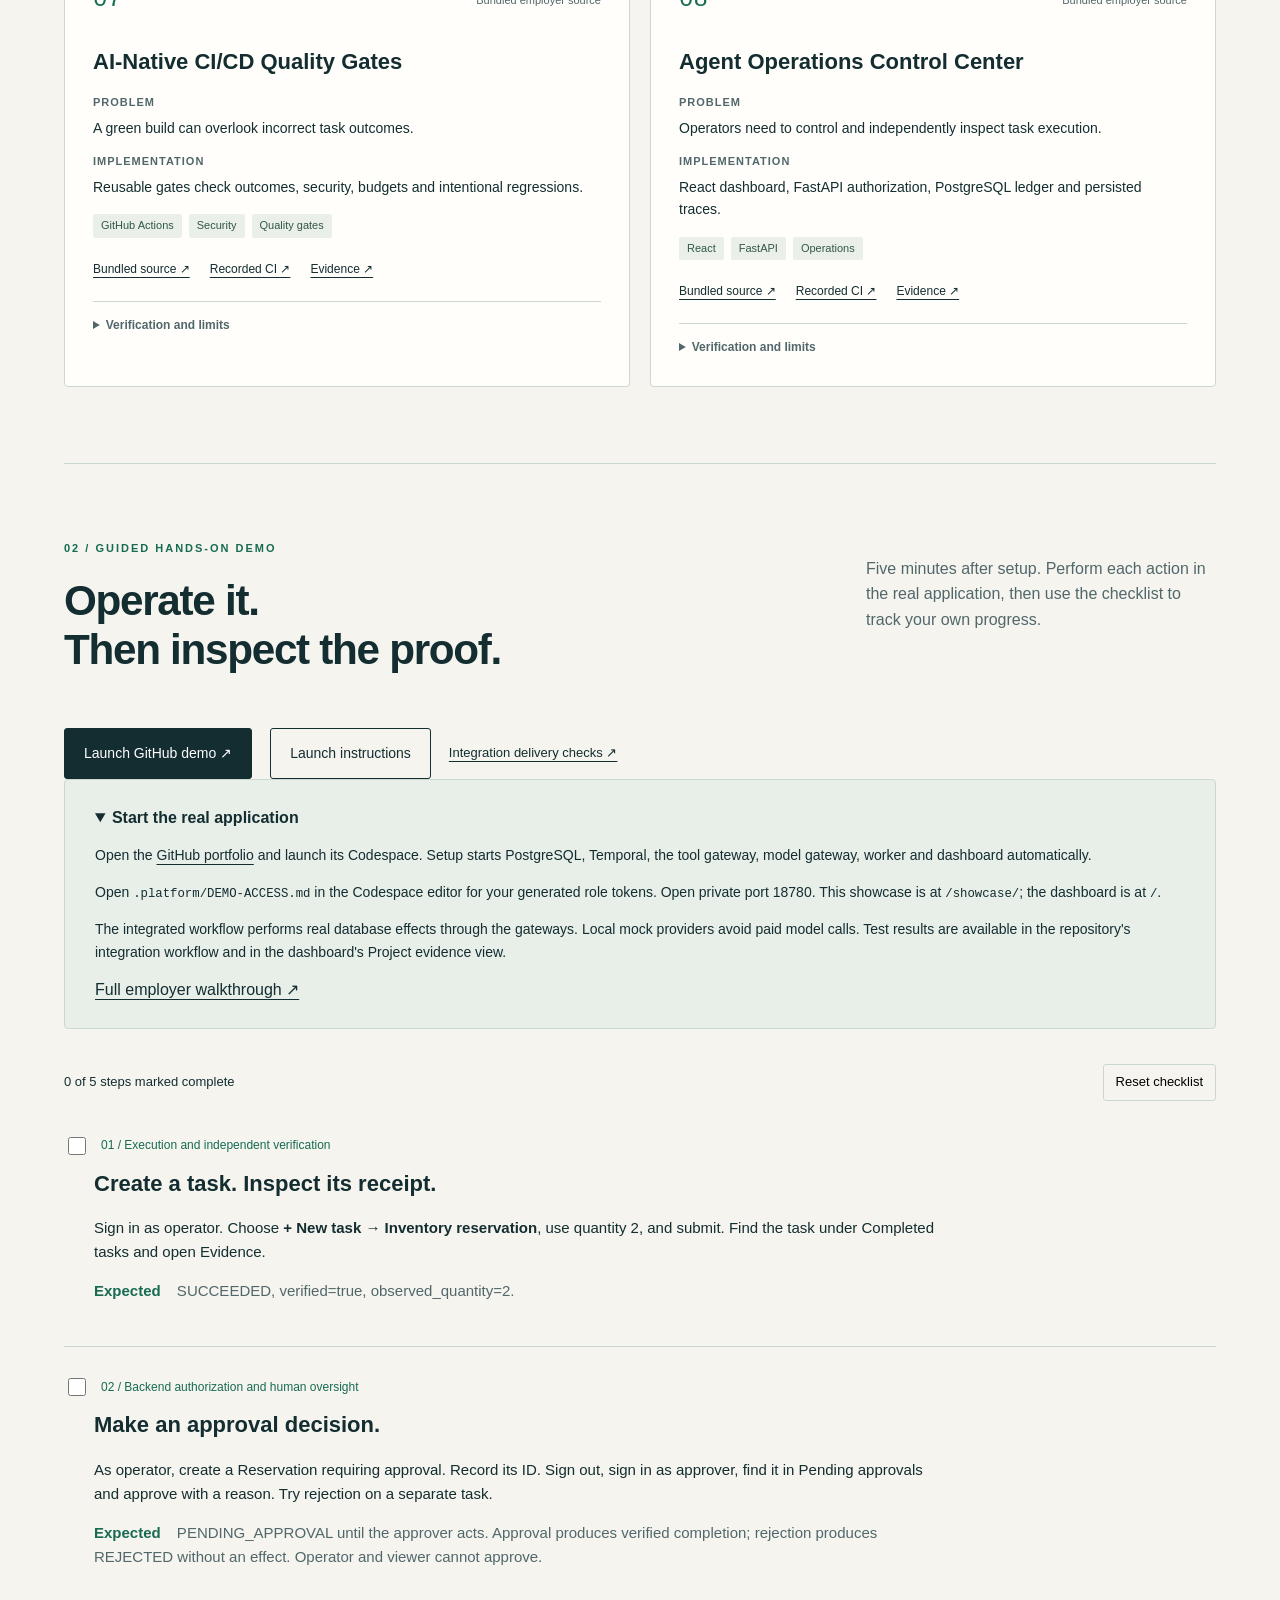
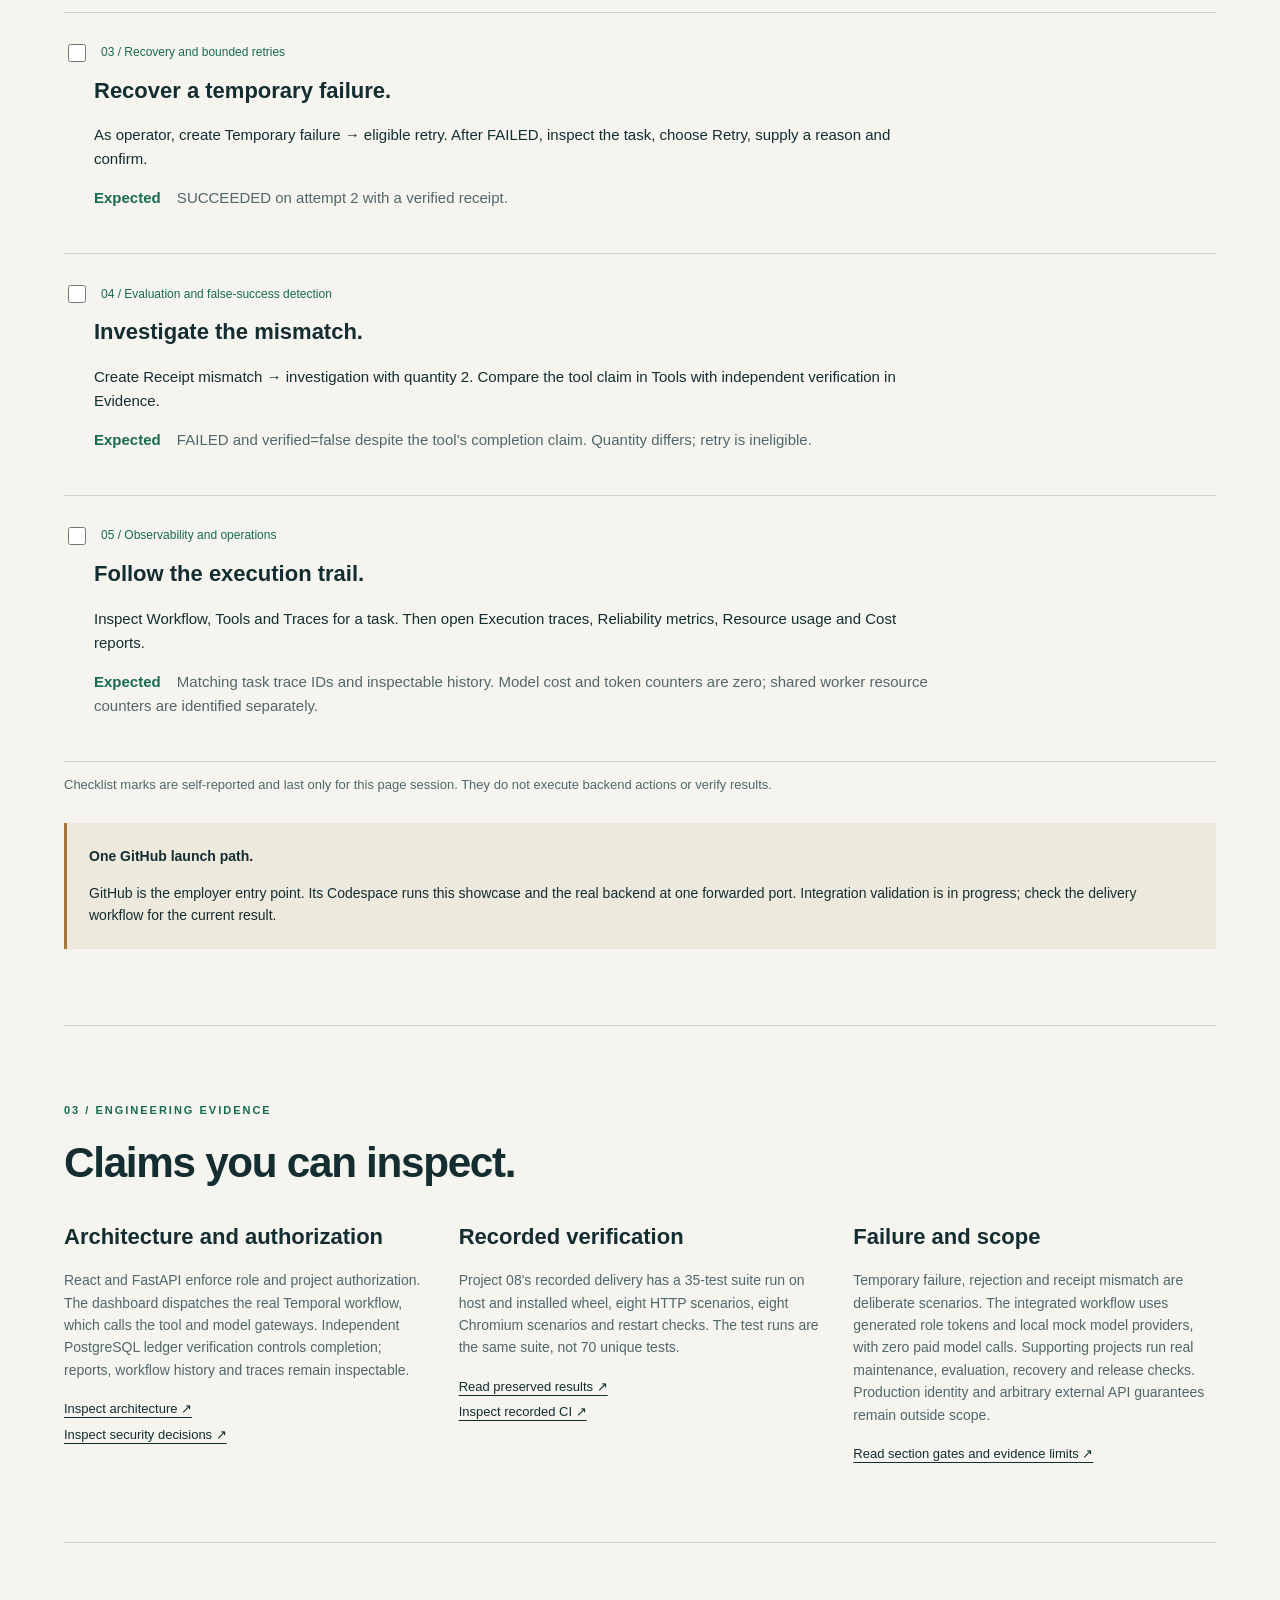
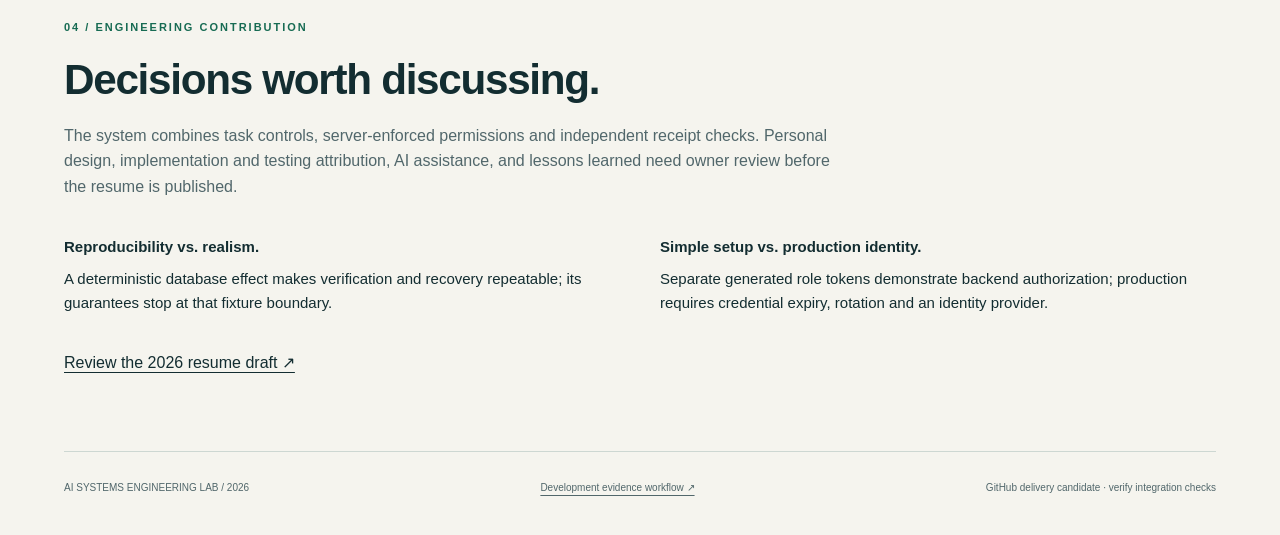
==== commit 9d31d4a3: "Make optional editor handoff portable and align showcase with verified gateway integration" ====
--- a/site/index.html
+++ b/site/index.html
@@ -5,53 +5,53 @@
 <body><a class="skip" href="#main">Skip to content</a><header><a class="brand" href="#start">AI SYSTEMS<br><span>ENGINEERING LAB</span></a><nav aria-label="Main navigation"><a href="#projects">Projects</a><a href="#demo">Guided demo</a><a href="#evidence">Evidence</a></nav><a class="github" href="https://github.com/texasbredmj/ai-engineering-portfolio">GitHub ↗</a></header>
 <main id="main"><section class="hero" id="start"><div><p class="eyebrow">ENGINEERING PORTFOLIO / 2026</p><h1>Build the task.<br>Verify the outcome.</h1><p class="intro">AI systems need more than a success message. Explore eight projects that execute authorized work, recover from failures, and independently check what actually happened.</p><p class="subtle">GitHub Project Showcase with a Guided Hands-On Demo</p><div class="actions"><a class="button primary" href="#projects">Explore Projects <span>↓</span></a><a class="button" href="#demo">Try the Demo</a><a class="text-link" href="#evidence">Inspect Evidence ↗</a></div></div><aside class="hero-note"><span class="status-dot"></span><p>FIRST HANDS-ON DEMO</p><h2>Agent Operations<br>Control Center</h2><p>React dashboard<br>FastAPI authorization<br>PostgreSQL receipts</p><a href="#demo">Follow the five-minute walkthrough →</a><small>Setup time is additional.</small></aside></section>
 <figure class="dashboard"><div class="figure-bar"><span>RELAY / OPERATIONS CONTROL CENTER</span><span>Earlier standalone dashboard capture</span></div><img src="assets/dashboard-desktop.png" width="1440" height="960" alt="Recorded Relay application dashboard with task states and operational metrics"><figcaption>Real application capture from Project 08. The showcase and real dashboard are connected in the local employer build; use Open running dashboard to create and control tasks.</figcaption></figure>
-<section class="section" id="projects"><div class="section-heading"><div><p class="eyebrow">01 / PROJECT MAP</p><h2>Eight projects.<br>One engineering discipline.</h2></div><p>Each repository runs independently. CI references identify recorded runs and commits, not current branch health.</p></div><div class="projects"><article class="project" id="project-01">
+<section class="section" id="projects"><div class="section-heading"><div><p class="eyebrow">01 / PROJECT MAP</p><h2>Eight projects.<br>One engineering discipline.</h2></div><p>The live workflow connects Projects 02, 03, 06 and 08. Maintenance, evaluation, recovery and release projects have their own runnable demonstrations. Earlier CI links identify the original recorded commits.</p></div><div class="projects"><article class="project" id="project-01">
 <div class="project-top"><span class="number">01</span><span class="access">Bundled employer source</span></div>
 <h3>Task Execution Engine</h3><p><strong>Problem</strong> Task completion can be claimed without a verified result.</p><p><strong>Implementation</strong> Strict task contracts, bounded commands, SQLite audit and independent checks.</p>
 <ul class="tags"><li>Python</li><li>Task execution</li><li>Idempotency</li></ul>
-<div class="links"><a href="https://github.com/texasbredmj/ai-engineering-portfolio/tree/main/projects/task-execution-engine">Source ↗</a><a href="https://github.com/texasbredmj/task-execution-engine/actions/runs/38367464942">Recorded CI ↗</a><a href="evidence/phase1.json">Evidence ↗</a></div>
+<div class="links"><a href="https://github.com/texasbredmj/ai-engineering-portfolio/tree/main/projects/task-execution-engine">Bundled source ↗</a><a href="https://github.com/texasbredmj/task-execution-engine/actions/runs/38367464942">Recorded CI ↗</a><a href="evidence/phase1.json">Evidence ↗</a></div>
 <details><summary>Verification and limits</summary><p>Recorded 2026-10-13 · commit <code>ec66a191091d0ea5ac8de6bad3b80ccc7a96ce94</code></p><p>Private source and CI require access. Fixed commands are not hostile-code containment.</p></details></article>
 <article class="project" id="project-02">
 <div class="project-top"><span class="number">02</span><span class="access">Bundled employer source</span></div>
 <h3>AI Tool Coordination Gateway</h3><p><strong>Problem</strong> Tools need permissions and approval before side effects.</p><p><strong>Implementation</strong> Typed adapters, separate approval, durable claims and receipt verification.</p>
 <ul class="tags"><li>FastAPI</li><li>Authorization</li><li>Tool integration</li></ul>
-<div class="links"><a href="https://github.com/texasbredmj/ai-engineering-portfolio/tree/main/projects/ai-tool-coordination-gateway">Source ↗</a><a href="https://github.com/texasbredmj/ai-tool-coordination-gateway/actions/runs/38367470323">Recorded CI ↗</a><a href="evidence/phase1.json">Evidence ↗</a></div>
+<div class="links"><a href="https://github.com/texasbredmj/ai-engineering-portfolio/tree/main/projects/ai-tool-coordination-gateway">Bundled source ↗</a><a href="https://github.com/texasbredmj/ai-tool-coordination-gateway/actions/runs/38367470323">Recorded CI ↗</a><a href="evidence/phase1.json">Evidence ↗</a></div>
 <details><summary>Verification and limits</summary><p>Recorded 2026-10-13 · commit <code>4734b4edee612f81f259a60ae67b1c048f94b778</code></p><p>Controlled adapters and fixture effects; not arbitrary external API guarantees.</p></details></article>
 <article class="project" id="project-03">
 <div class="project-top"><span class="number">03</span><span class="access">Bundled employer source</span></div>
 <h3>Autonomous Workflow Orchestrator</h3><p><strong>Problem</strong> Multi-step work must survive worker interruption.</p><p><strong>Implementation</strong> Temporal workflows, PostgreSQL reservations, bounded retries and compensation.</p>
 <ul class="tags"><li>Temporal</li><li>PostgreSQL</li><li>Durability</li></ul>
-<div class="links"><a href="https://github.com/texasbredmj/ai-engineering-portfolio/tree/main/projects/autonomous-workflow-orchestrator">Source ↗</a><a href="https://github.com/texasbredmj/autonomous-workflow-orchestrator/actions/runs/38466787806">Recorded CI ↗</a><a href="evidence/project03.json">Evidence ↗</a></div>
+<div class="links"><a href="https://github.com/texasbredmj/ai-engineering-portfolio/tree/main/projects/autonomous-workflow-orchestrator">Bundled source ↗</a><a href="https://github.com/texasbredmj/autonomous-workflow-orchestrator/actions/runs/38466787806">Recorded CI ↗</a><a href="evidence/project03.json">Evidence ↗</a></div>
 <details><summary>Verification and limits</summary><p>Recorded 2026-10-13 · commit <code>2adc05287b98bb4e6969af19124a99d8bfd73035</code></p><p>Fixture recovery demonstrates one reservation; not external API exactly-once delivery.</p></details></article>
 <article class="project" id="project-04">
 <div class="project-top"><span class="number">04</span><span class="access">Bundled employer source</span></div>
 <h3>Agent Evaluation Harness</h3><p><strong>Problem</strong> An agent success claim can hide an incorrect outcome.</p><p><strong>Implementation</strong> Independent outcome scoring, budget checks and paired regression evaluation.</p>
 <ul class="tags"><li>Evaluation</li><li>OpenTelemetry</li><li>Regression gates</li></ul>
-<div class="links"><a href="https://github.com/texasbredmj/ai-engineering-portfolio/tree/main/projects/agent-evaluation-harness">Source ↗</a><a href="https://github.com/texasbredmj/agent-evaluation-harness/actions/runs/38491909891">Recorded CI ↗</a><a href="evidence/project04.json">Evidence ↗</a></div>
+<div class="links"><a href="https://github.com/texasbredmj/ai-engineering-portfolio/tree/main/projects/agent-evaluation-harness">Bundled source ↗</a><a href="https://github.com/texasbredmj/agent-evaluation-harness/actions/runs/38491909891">Recorded CI ↗</a><a href="evidence/project04.json">Evidence ↗</a></div>
 <details><summary>Verification and limits</summary><p>Recorded 2026-10-14 · commit <code>2f6483442fda112a98e6e322d82f10c89838899d</code></p><p>Offline fixture baselines do not establish live model performance.</p></details></article>
 <article class="project" id="project-05">
 <div class="project-top"><span class="number">05</span><span class="access">Bundled employer source</span></div>
 <h3>Agent Failure and Recovery Lab</h3><p><strong>Problem</strong> Transient failures can cause duplicate effects or unsafe retries.</p><p><strong>Implementation</strong> Fault injection, durable checkpoints and observable recovery scenarios.</p>
 <ul class="tags"><li>Recovery</li><li>Prometheus</li><li>Grafana</li></ul>
-<div class="links"><a href="https://github.com/texasbredmj/ai-engineering-portfolio/tree/main/projects/agent-failure-recovery-lab">Source ↗</a><a href="https://github.com/texasbredmj/agent-failure-recovery-lab/actions/runs/38503053018">Recorded CI ↗</a><a href="evidence/project05.json">Evidence ↗</a></div>
+<div class="links"><a href="https://github.com/texasbredmj/ai-engineering-portfolio/tree/main/projects/agent-failure-recovery-lab">Bundled source ↗</a><a href="https://github.com/texasbredmj/agent-failure-recovery-lab/actions/runs/38503053018">Recorded CI ↗</a><a href="evidence/project05.json">Evidence ↗</a></div>
 <details><summary>Verification and limits</summary><p>Recorded 2026-10-14 · commit <code>404ab9590e16e0f6279cb9d5dff952759c3623bb</code></p><p>Controlled local faults and mock ledger effects; not production reliability statistics.</p></details></article>
 <article class="project" id="project-06">
 <div class="project-top"><span class="number">06</span><span class="access">Bundled employer source</span></div>
 <h3>Multi-Provider Model Gateway</h3><p><strong>Problem</strong> Provider incompatibility and partial streams complicate safe fallback.</p><p><strong>Implementation</strong> Typed provider adapters, Redis budgets, replay handling and streaming controls.</p>
 <ul class="tags"><li>Redis</li><li>Model routing</li><li>Streaming</li></ul>
-<div class="links"><a href="https://github.com/texasbredmj/ai-engineering-portfolio/tree/main/projects/multi-provider-model-gateway">Source ↗</a><a href="https://github.com/texasbredmj/multi-provider-model-gateway/actions/runs/38520600333">Recorded CI ↗</a><a href="evidence/project06.json">Evidence ↗</a></div>
+<div class="links"><a href="https://github.com/texasbredmj/ai-engineering-portfolio/tree/main/projects/multi-provider-model-gateway">Bundled source ↗</a><a href="https://github.com/texasbredmj/multi-provider-model-gateway/actions/runs/38520600333">Recorded CI ↗</a><a href="evidence/project06.json">Evidence ↗</a></div>
 <details><summary>Verification and limits</summary><p>Recorded 2026-10-14 · commit <code>22cfd787c8953f42596ce55ebcdb1b95ef9afdf4</code></p><p>Mock providers and fixture prices; no paid provider compatibility or invoice claims.</p></details></article>
 <article class="project" id="project-07">
 <div class="project-top"><span class="number">07</span><span class="access">Bundled employer source</span></div>
 <h3>AI-Native CI/CD Quality Gates</h3><p><strong>Problem</strong> A green build can overlook incorrect task outcomes.</p><p><strong>Implementation</strong> Reusable gates check outcomes, security, budgets and intentional regressions.</p>
 <ul class="tags"><li>GitHub Actions</li><li>Security</li><li>Quality gates</li></ul>
-<div class="links"><a href="https://github.com/texasbredmj/ai-engineering-portfolio/tree/main/projects/ai-native-cicd-gates">Source ↗</a><a href="https://github.com/texasbredmj/ai-native-cicd-gates/actions/runs/38523537588">Recorded CI ↗</a><a href="evidence/project07.json">Evidence ↗</a></div>
+<div class="links"><a href="https://github.com/texasbredmj/ai-engineering-portfolio/tree/main/projects/ai-native-cicd-gates">Bundled source ↗</a><a href="https://github.com/texasbredmj/ai-native-cicd-gates/actions/runs/38523537588">Recorded CI ↗</a><a href="evidence/project07.json">Evidence ↗</a></div>
 <details><summary>Verification and limits</summary><p>Recorded 2026-10-14 · commit <code>7de27a44bccf67aa0f9ccfec21411d8dcc396665</code></p><p>Recorded dependency scans age; deliberate regression proof is expected to fail.</p></details></article>
 <article class="project" id="project-08">
 <div class="project-top"><span class="number">08</span><span class="access">Bundled employer source</span></div>
 <h3>Agent Operations Control Center</h3><p><strong>Problem</strong> Operators need to control and independently inspect task execution.</p><p><strong>Implementation</strong> React dashboard, FastAPI authorization, PostgreSQL ledger and persisted traces.</p>
 <ul class="tags"><li>React</li><li>FastAPI</li><li>Operations</li></ul>
-<div class="links"><a href="https://github.com/texasbredmj/ai-engineering-portfolio/tree/main/projects/agent-operations-control-center">Source ↗</a><a href="https://github.com/texasbredmj/agent-operations-control-center/actions/runs/38527430319">Recorded CI ↗</a><a href="evidence/project08.json">Evidence ↗</a></div>
+<div class="links"><a href="https://github.com/texasbredmj/ai-engineering-portfolio/tree/main/projects/agent-operations-control-center">Bundled source ↗</a><a href="https://github.com/texasbredmj/agent-operations-control-center/actions/runs/38527430319">Recorded CI ↗</a><a href="evidence/project08.json">Evidence ↗</a></div>
 <details><summary>Verification and limits</summary><p>Recorded 2026-10-14 · commit <code>2147f79a6c2bc5ca89e0134f137ed5ee5e411f17</code></p><p>Deterministic PostgreSQL fixture with no live model calls. Complete employer walkthrough verified locally; new Codespaces setup awaits publication and remote validation. Other project runtimes remain independent.</p></details></article></div></section>
 <section class="section" id="demo"><div class="section-heading"><div><p class="eyebrow">02 / GUIDED HANDS-ON DEMO</p><h2>Operate it.<br>Then inspect the proof.</h2></div><p>Five minutes after setup. Perform each action in the real application, then use the checklist to track your own progress.</p></div>
 <div class="actions"><a class="button primary" id="dashboard-link" href="https://codespaces.new/texasbredmj/ai-engineering-portfolio?quickstart=1">Launch GitHub demo ↗</a><a class="button" href="docs/EMPLOYER-TEST.md">Launch instructions</a><a class="text-link" href="https://github.com/texasbredmj/ai-engineering-portfolio/actions/workflows/integrated-platform.yml">Integration delivery checks ↗</a></div><details class="setup" open><summary>Start the real application</summary><p>Open the <a href="https://github.com/texasbredmj/ai-engineering-portfolio#start-here">GitHub portfolio</a> and launch its Codespace. Setup starts PostgreSQL, Temporal, the tool gateway, model gateway, worker and dashboard automatically.</p><p>Open <code>.platform/DEMO-ACCESS.md</code> in the Codespace editor for your generated role tokens. Open private port 18780. This showcase is at <code>/showcase/</code>; the dashboard is at <code>/</code>.</p><p>The integrated workflow performs real database effects through the gateways. Local mock providers avoid paid model calls. Test results are available in the repository's integration workflow and in the dashboard's Project evidence view.</p><a href="docs/EMPLOYER-TEST.md">Full employer walkthrough ↗</a></details>
@@ -63,6 +63,6 @@
 <li><label><input type="checkbox" data-step="4"><span>04 / Evaluation and false-success detection</span></label><h3>Investigate the mismatch.</h3><p>Create Receipt mismatch → investigation with quantity 2. Compare the tool claim in Tools with independent verification in Evidence.</p><p class="expected"><strong>Expected</strong> FAILED and verified=false despite the tool's completion claim. Quantity differs; retry is ineligible.</p></li>
 <li><label><input type="checkbox" data-step="5"><span>05 / Observability and operations</span></label><h3>Follow the execution trail.</h3><p>Inspect Workflow, Tools and Traces for a task. Then open Execution traces, Reliability metrics, Resource usage and Cost reports.</p><p class="expected"><strong>Expected</strong> Matching task trace IDs and inspectable history. Model cost and token counters are zero; shared worker resource counters are identified separately.</p></li></ol><p class="subtle">Checklist marks are self-reported and last only for this page session. They do not execute backend actions or verify results.</p>
 <div class="notice"><strong>One GitHub launch path.</strong><p>GitHub is the employer entry point. Its Codespace runs this showcase and the real backend at one forwarded port. Integration validation is in progress; check the delivery workflow for the current result.</p></div></section>
-<section class="section evidence" id="evidence"><p class="eyebrow">03 / ENGINEERING EVIDENCE</p><h2>Claims you can inspect.</h2><div class="evidence-grid"><div><h3>Architecture and authorization</h3><p>React → FastAPI role and project authorization → PostgreSQL tasks and approvals. The worker writes a fixture ledger effect and independently verifies the receipt; persisted history and traces make the result inspectable.</p><a href="https://github.com/texasbredmj/agent-operations-control-center/blob/2147f79a6c2bc5ca89e0134f137ed5ee5e411f17/docs/architecture.md">Inspect architecture ↗</a><br><a href="https://github.com/texasbredmj/agent-operations-control-center/blob/2147f79a6c2bc5ca89e0134f137ed5ee5e411f17/docs/threat-model.md">Inspect security decisions ↗</a></div><div><h3>Recorded verification</h3><p>Project 08's recorded delivery has a 35-test suite run on host and installed wheel, eight HTTP scenarios, eight Chromium scenarios and restart checks. The test runs are the same suite, not 70 unique tests.</p><a href="evidence/project08.json">Read preserved results ↗</a><br><a href="https://github.com/texasbredmj/agent-operations-control-center/actions/runs/38527430319">Inspect recorded CI ↗</a></div><div><h3>Failure and scope</h3><p>Temporary failure, rejection and receipt mismatch are deliberate scenarios. The app is a deterministic ledger fixture, with static role tokens and no live model calls. It does not integrate the other seven projects or demonstrate production identity.</p><a href="docs/FOUNDATION.md">Read section gates and evidence limits ↗</a></div></div></section>
+<section class="section evidence" id="evidence"><p class="eyebrow">03 / ENGINEERING EVIDENCE</p><h2>Claims you can inspect.</h2><div class="evidence-grid"><div><h3>Architecture and authorization</h3><p>React and FastAPI enforce role and project authorization. The dashboard dispatches the real Temporal workflow, which calls the tool and model gateways. Independent PostgreSQL ledger verification controls completion; reports, workflow history and traces remain inspectable.</p><a href="https://github.com/texasbredmj/agent-operations-control-center/blob/2147f79a6c2bc5ca89e0134f137ed5ee5e411f17/docs/architecture.md">Inspect architecture ↗</a><br><a href="https://github.com/texasbredmj/agent-operations-control-center/blob/2147f79a6c2bc5ca89e0134f137ed5ee5e411f17/docs/threat-model.md">Inspect security decisions ↗</a></div><div><h3>Recorded verification</h3><p>Project 08's recorded delivery has a 35-test suite run on host and installed wheel, eight HTTP scenarios, eight Chromium scenarios and restart checks. The test runs are the same suite, not 70 unique tests.</p><a href="evidence/project08.json">Read preserved results ↗</a><br><a href="https://github.com/texasbredmj/agent-operations-control-center/actions/runs/38527430319">Inspect recorded CI ↗</a></div><div><h3>Failure and scope</h3><p>Temporary failure, rejection and receipt mismatch are deliberate scenarios. The integrated workflow uses generated role tokens and local mock model providers, with zero paid model calls. Supporting projects run real maintenance, evaluation, recovery and release checks. Production identity and arbitrary external API guarantees remain outside scope.</p><a href="docs/FOUNDATION.md">Read section gates and evidence limits ↗</a></div></div></section>
 <section class="section contribution"><p class="eyebrow">04 / ENGINEERING CONTRIBUTION</p><h2>Decisions worth discussing.</h2><p>The system combines task controls, server-enforced permissions and independent receipt checks. Personal design, implementation and testing attribution, AI assistance, and lessons learned need owner review before the resume is published.</p><div class="tradeoffs"><p><strong>Reproducibility vs. realism.</strong> A deterministic database effect makes verification and recovery repeatable; its guarantees stop at that fixture boundary.</p><p><strong>Simple setup vs. production identity.</strong> Separate generated role tokens demonstrate backend authorization; production requires credential expiry, rotation and an identity provider.</p></div><a href="resume/2026.md">Review the 2026 resume draft ↗</a></section></main>
 <footer><span>AI SYSTEMS ENGINEERING LAB / 2026</span><a href="docs/DEVELOPMENT-WORKFLOW.md">Development evidence workflow ↗</a><span>GitHub delivery candidate · verify integration checks</span></footer></body></html>
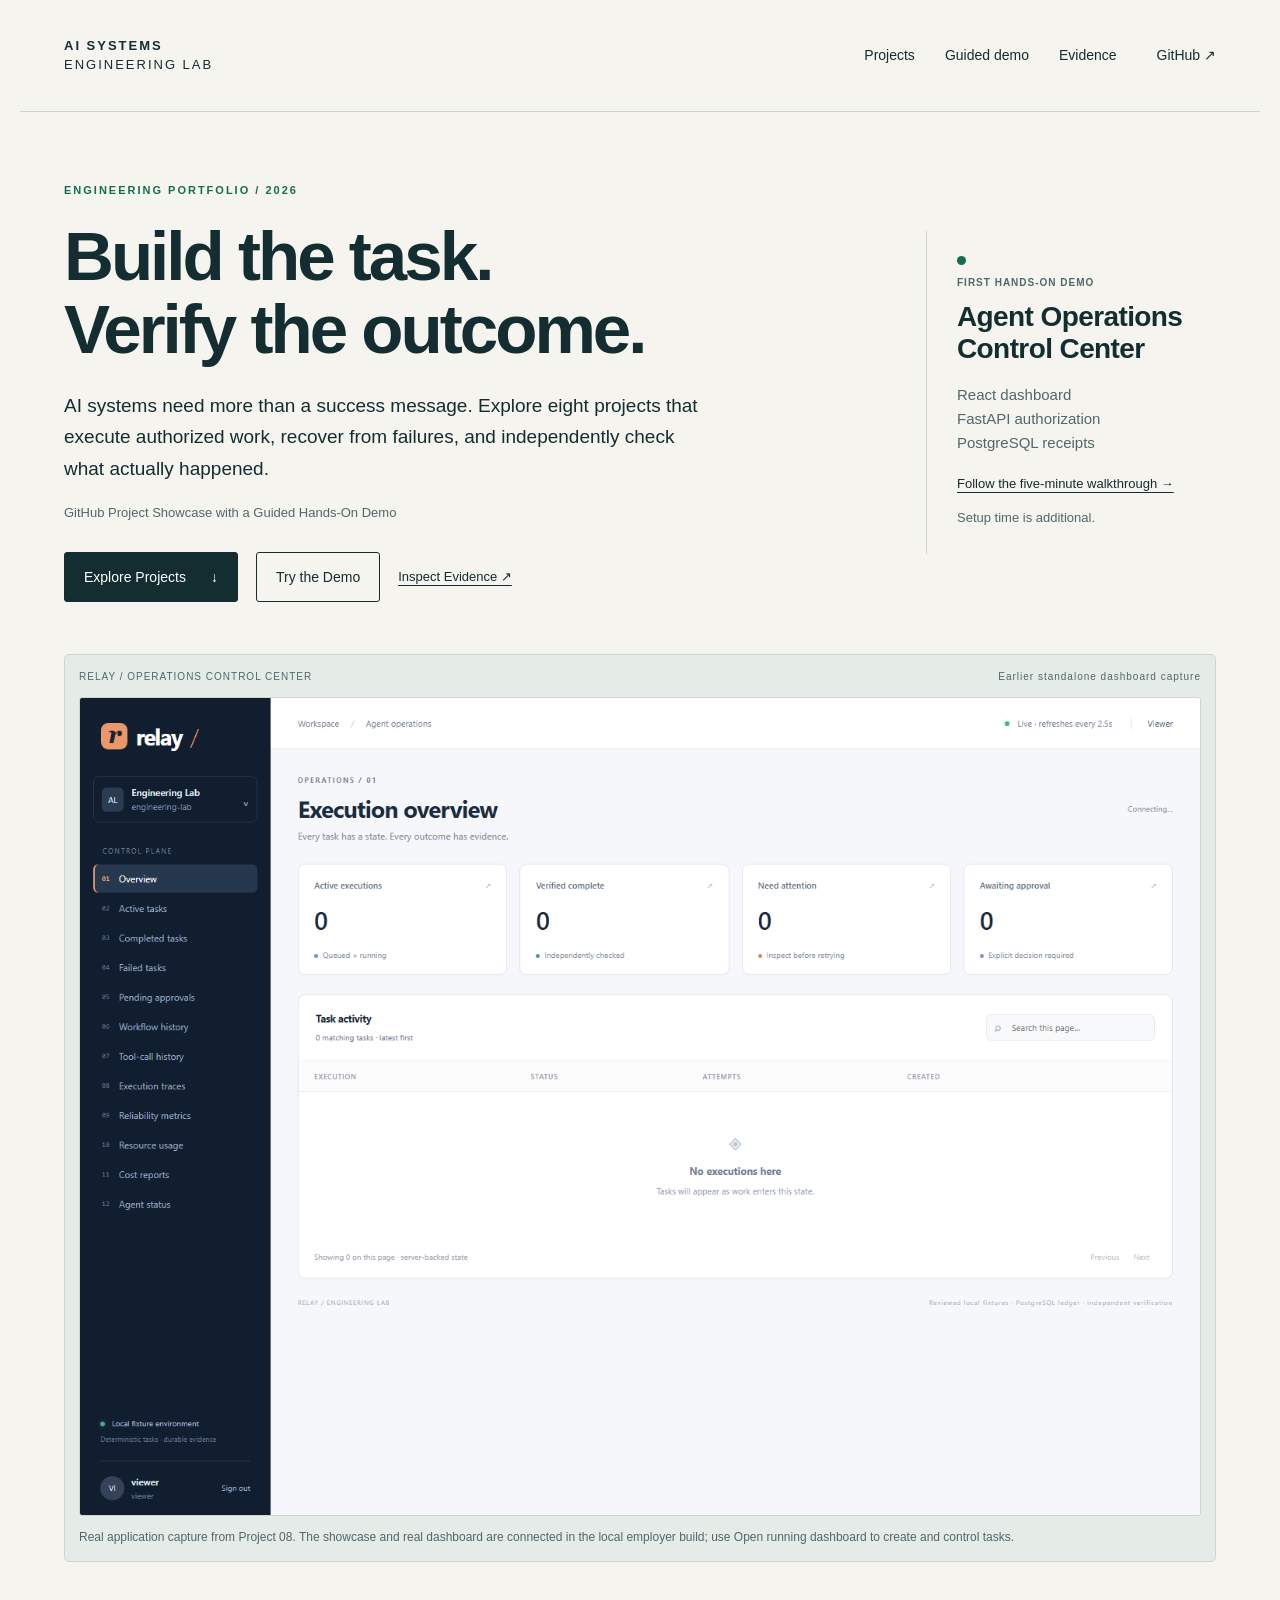
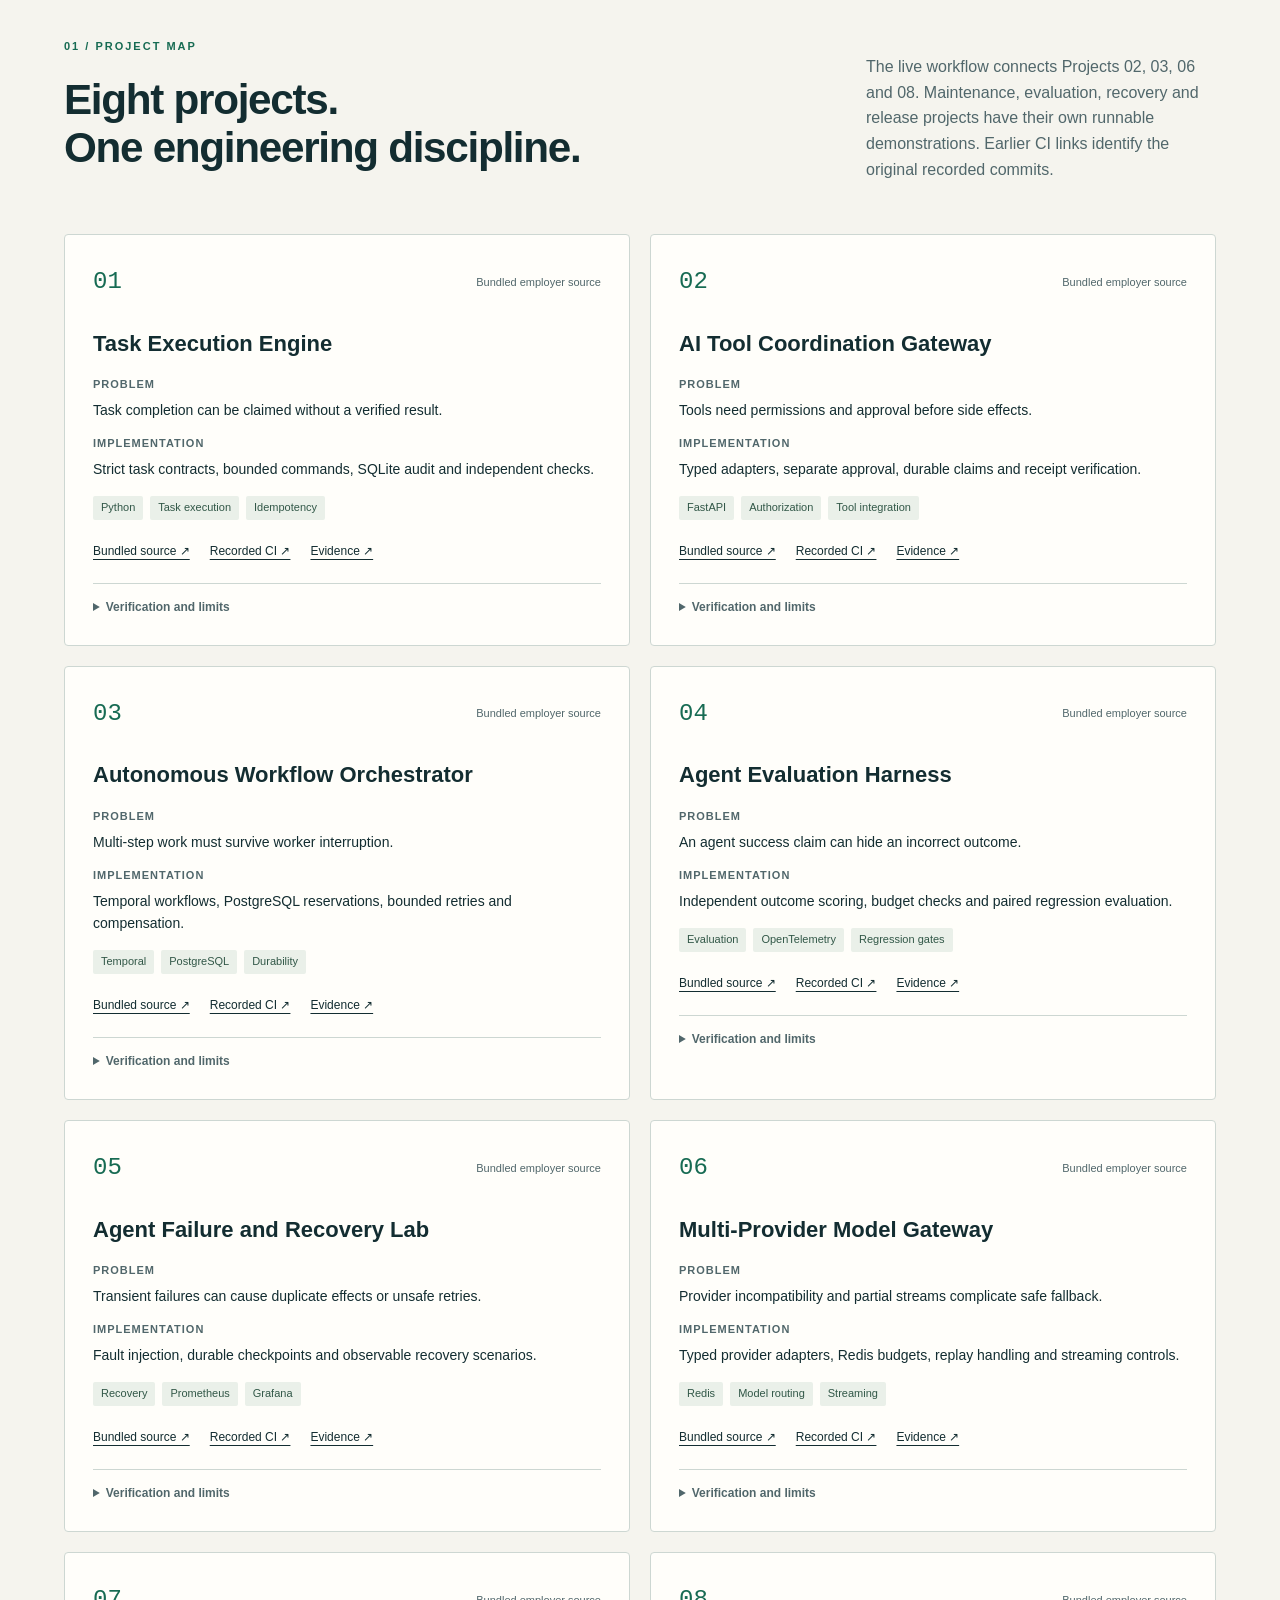
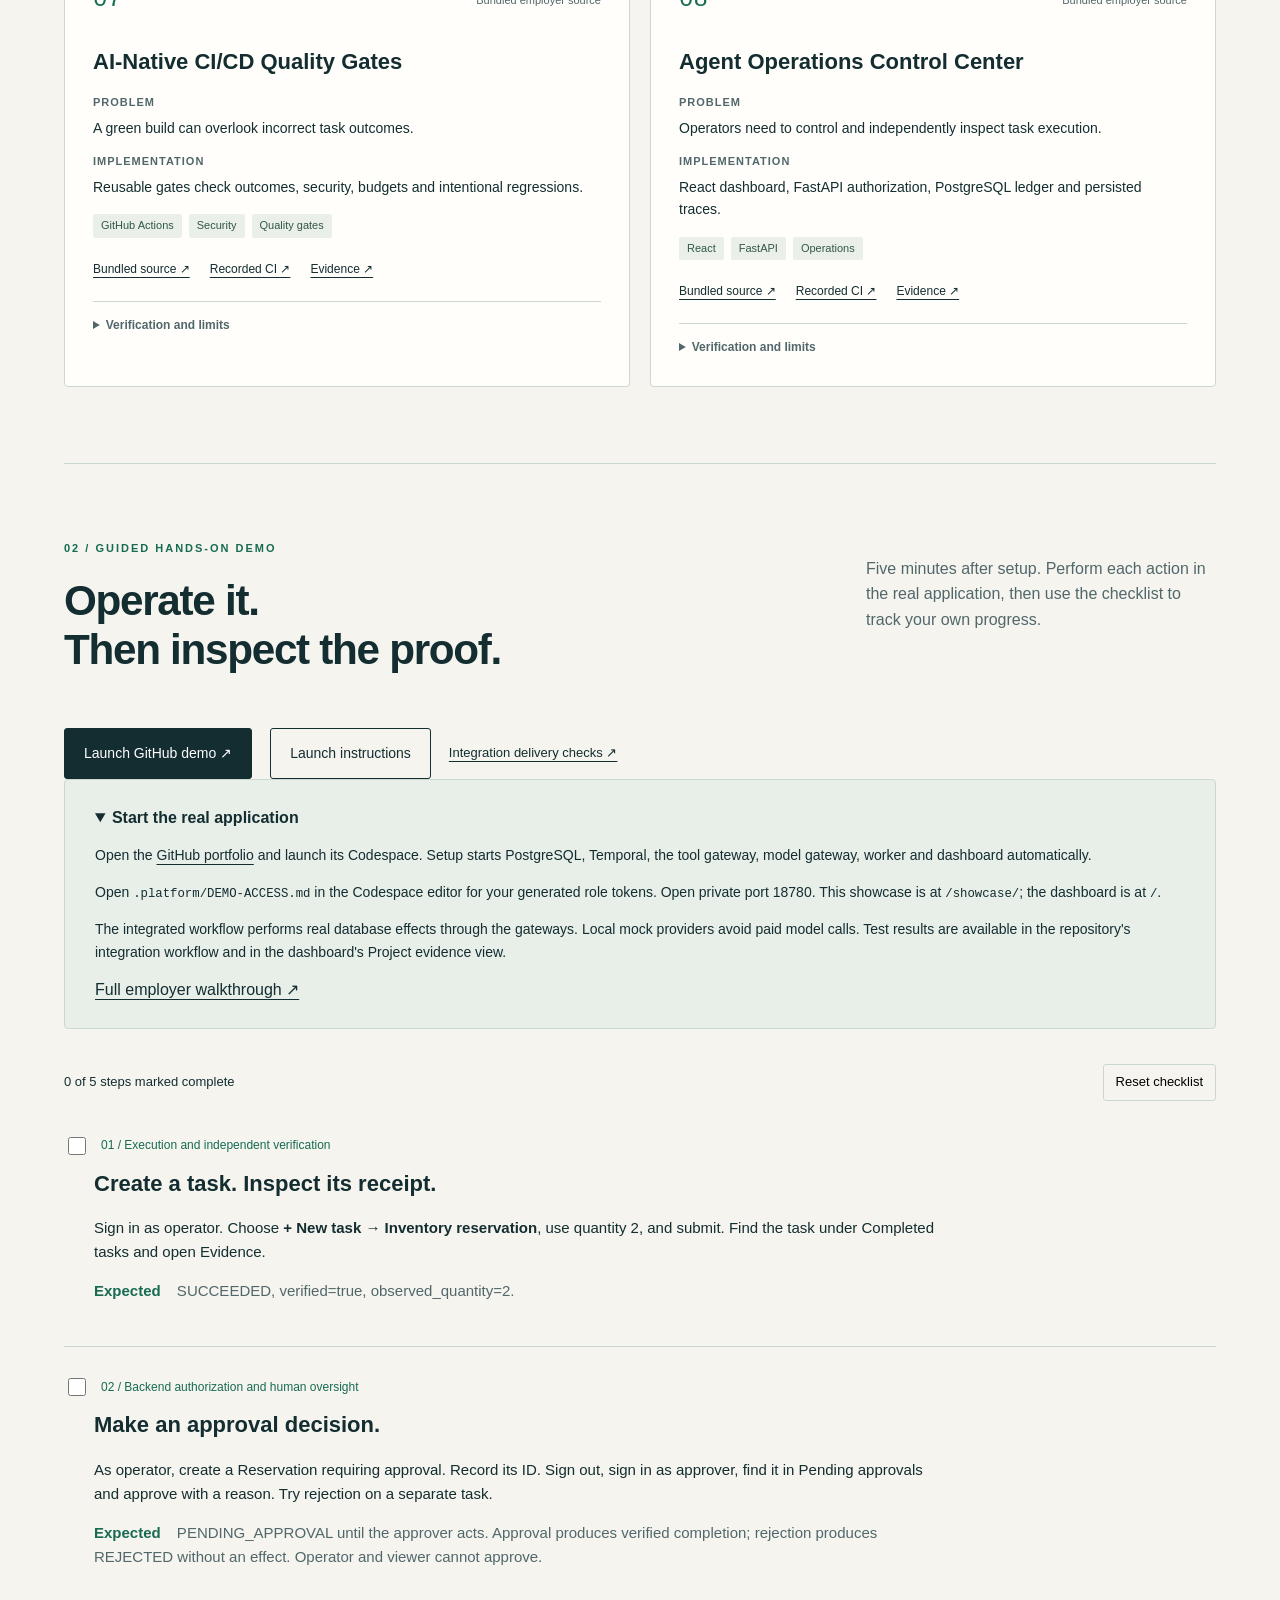
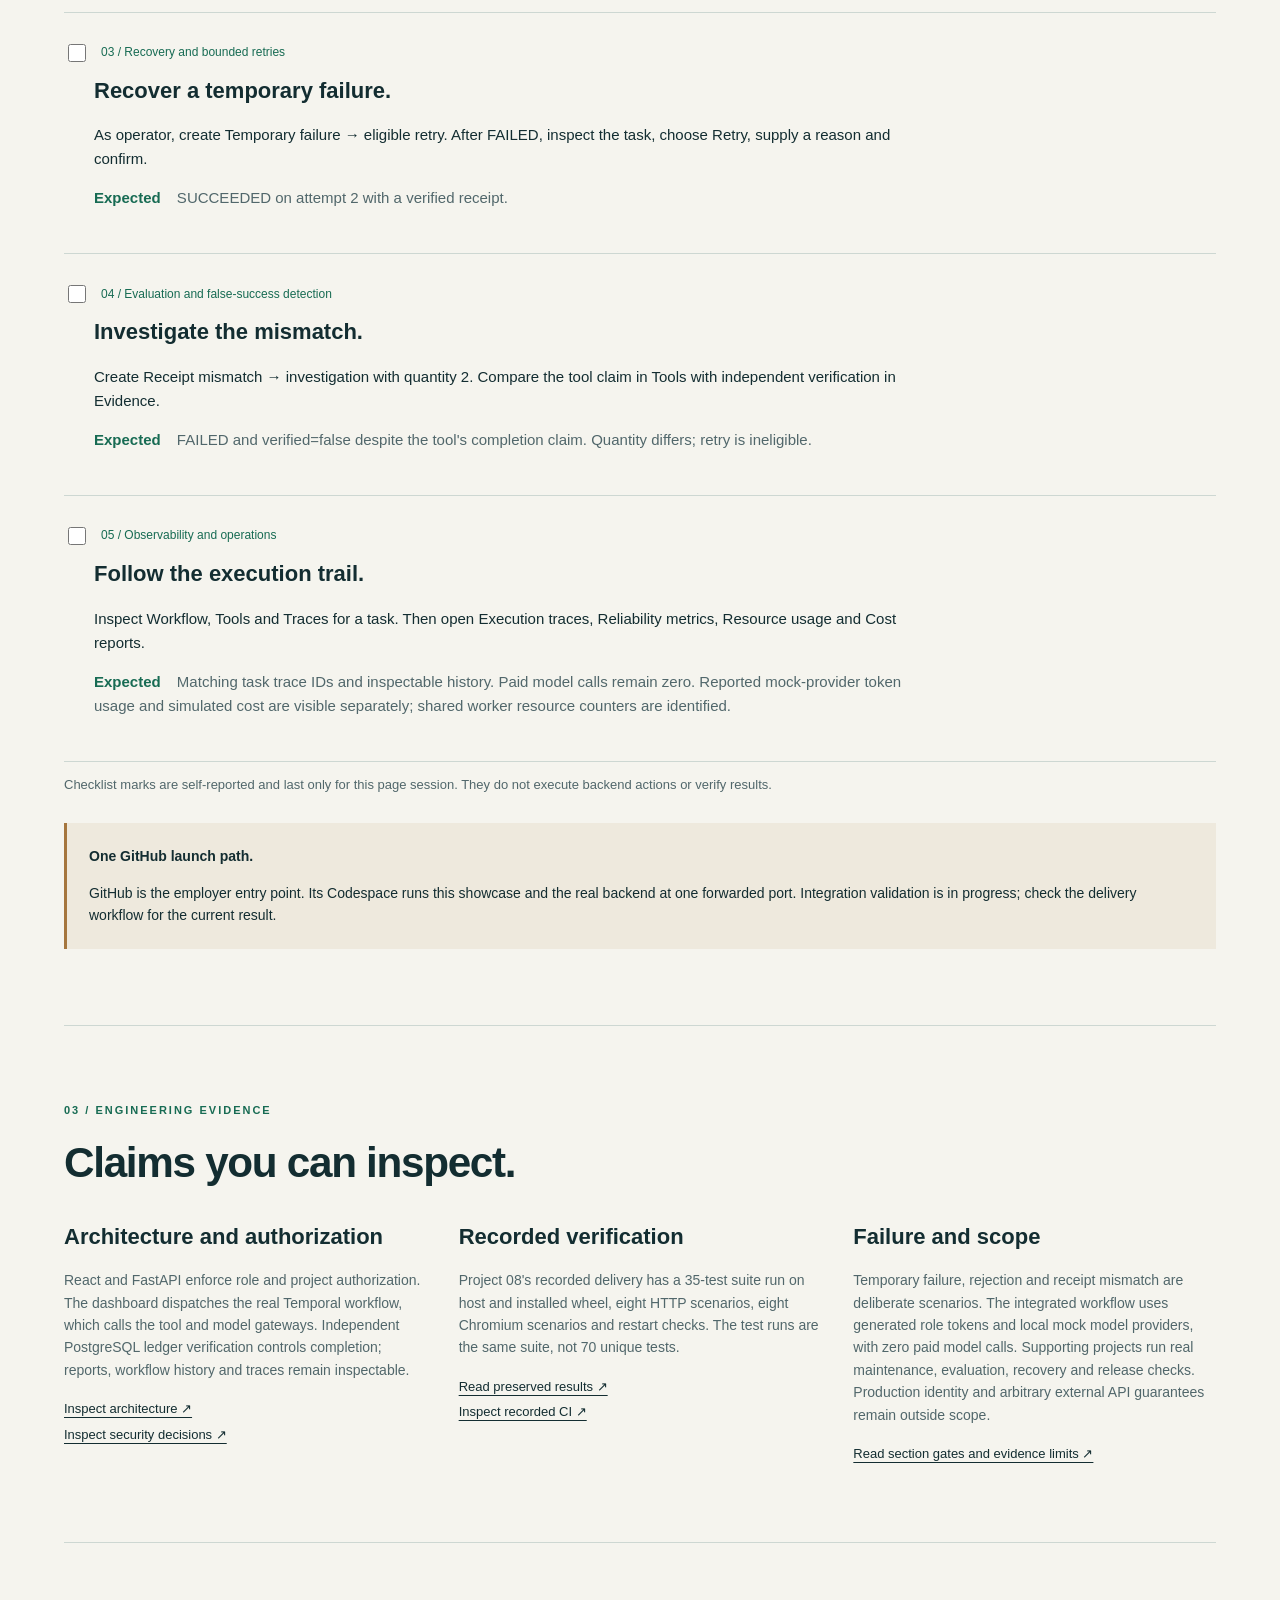
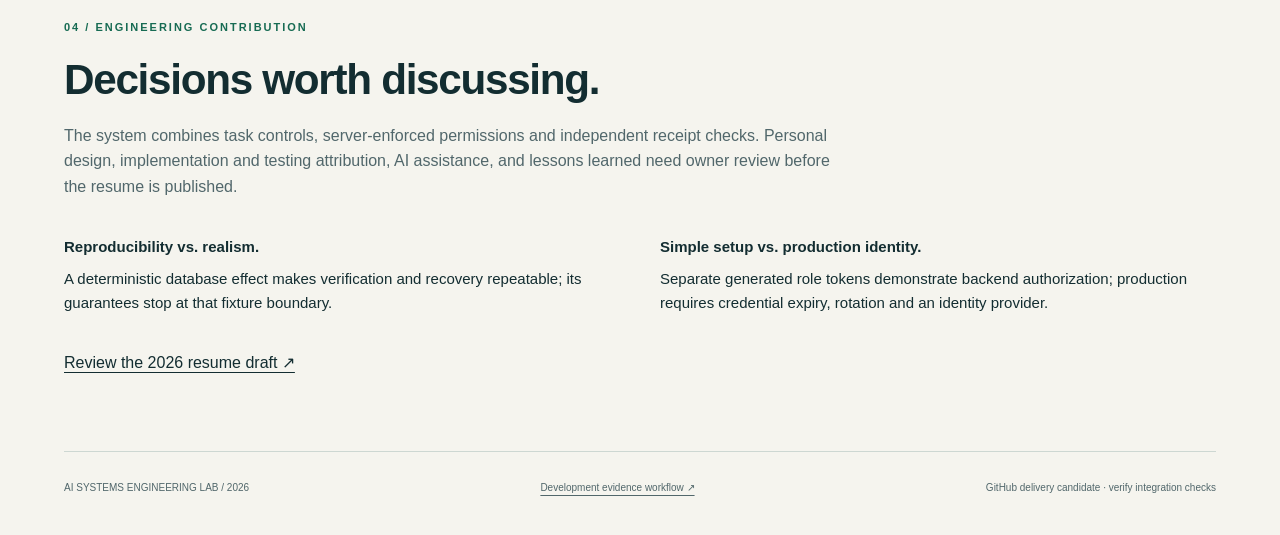
==== commit f261d9f1: "Report actual gateway latency and simulated model accounting in the employer dashboard" ====
--- a/site/index.html
+++ b/site/index.html
@@ -61,7 +61,7 @@
 <li><label><input type="checkbox" data-step="2"><span>02 / Backend authorization and human oversight</span></label><h3>Make an approval decision.</h3><p>As operator, create a Reservation requiring approval. Record its ID. Sign out, sign in as approver, find it in Pending approvals and approve with a reason. Try rejection on a separate task.</p><p class="expected"><strong>Expected</strong> PENDING_APPROVAL until the approver acts. Approval produces verified completion; rejection produces REJECTED without an effect. Operator and viewer cannot approve.</p></li>
 <li><label><input type="checkbox" data-step="3"><span>03 / Recovery and bounded retries</span></label><h3>Recover a temporary failure.</h3><p>As operator, create Temporary failure → eligible retry. After FAILED, inspect the task, choose Retry, supply a reason and confirm.</p><p class="expected"><strong>Expected</strong> SUCCEEDED on attempt 2 with a verified receipt.</p></li>
 <li><label><input type="checkbox" data-step="4"><span>04 / Evaluation and false-success detection</span></label><h3>Investigate the mismatch.</h3><p>Create Receipt mismatch → investigation with quantity 2. Compare the tool claim in Tools with independent verification in Evidence.</p><p class="expected"><strong>Expected</strong> FAILED and verified=false despite the tool's completion claim. Quantity differs; retry is ineligible.</p></li>
-<li><label><input type="checkbox" data-step="5"><span>05 / Observability and operations</span></label><h3>Follow the execution trail.</h3><p>Inspect Workflow, Tools and Traces for a task. Then open Execution traces, Reliability metrics, Resource usage and Cost reports.</p><p class="expected"><strong>Expected</strong> Matching task trace IDs and inspectable history. Model cost and token counters are zero; shared worker resource counters are identified separately.</p></li></ol><p class="subtle">Checklist marks are self-reported and last only for this page session. They do not execute backend actions or verify results.</p>
+<li><label><input type="checkbox" data-step="5"><span>05 / Observability and operations</span></label><h3>Follow the execution trail.</h3><p>Inspect Workflow, Tools and Traces for a task. Then open Execution traces, Reliability metrics, Resource usage and Cost reports.</p><p class="expected"><strong>Expected</strong> Matching task trace IDs and inspectable history. Paid model calls remain zero. Reported mock-provider token usage and simulated cost are visible separately; shared worker resource counters are identified.</p></li></ol><p class="subtle">Checklist marks are self-reported and last only for this page session. They do not execute backend actions or verify results.</p>
 <div class="notice"><strong>One GitHub launch path.</strong><p>GitHub is the employer entry point. Its Codespace runs this showcase and the real backend at one forwarded port. Integration validation is in progress; check the delivery workflow for the current result.</p></div></section>
 <section class="section evidence" id="evidence"><p class="eyebrow">03 / ENGINEERING EVIDENCE</p><h2>Claims you can inspect.</h2><div class="evidence-grid"><div><h3>Architecture and authorization</h3><p>React and FastAPI enforce role and project authorization. The dashboard dispatches the real Temporal workflow, which calls the tool and model gateways. Independent PostgreSQL ledger verification controls completion; reports, workflow history and traces remain inspectable.</p><a href="https://github.com/texasbredmj/agent-operations-control-center/blob/2147f79a6c2bc5ca89e0134f137ed5ee5e411f17/docs/architecture.md">Inspect architecture ↗</a><br><a href="https://github.com/texasbredmj/agent-operations-control-center/blob/2147f79a6c2bc5ca89e0134f137ed5ee5e411f17/docs/threat-model.md">Inspect security decisions ↗</a></div><div><h3>Recorded verification</h3><p>Project 08's recorded delivery has a 35-test suite run on host and installed wheel, eight HTTP scenarios, eight Chromium scenarios and restart checks. The test runs are the same suite, not 70 unique tests.</p><a href="evidence/project08.json">Read preserved results ↗</a><br><a href="https://github.com/texasbredmj/agent-operations-control-center/actions/runs/38527430319">Inspect recorded CI ↗</a></div><div><h3>Failure and scope</h3><p>Temporary failure, rejection and receipt mismatch are deliberate scenarios. The integrated workflow uses generated role tokens and local mock model providers, with zero paid model calls. Supporting projects run real maintenance, evaluation, recovery and release checks. Production identity and arbitrary external API guarantees remain outside scope.</p><a href="docs/FOUNDATION.md">Read section gates and evidence limits ↗</a></div></div></section>
 <section class="section contribution"><p class="eyebrow">04 / ENGINEERING CONTRIBUTION</p><h2>Decisions worth discussing.</h2><p>The system combines task controls, server-enforced permissions and independent receipt checks. Personal design, implementation and testing attribution, AI assistance, and lessons learned need owner review before the resume is published.</p><div class="tradeoffs"><p><strong>Reproducibility vs. realism.</strong> A deterministic database effect makes verification and recovery repeatable; its guarantees stop at that fixture boundary.</p><p><strong>Simple setup vs. production identity.</strong> Separate generated role tokens demonstrate backend authorization; production requires credential expiry, rotation and an identity provider.</p></div><a href="resume/2026.md">Review the 2026 resume draft ↗</a></section></main>
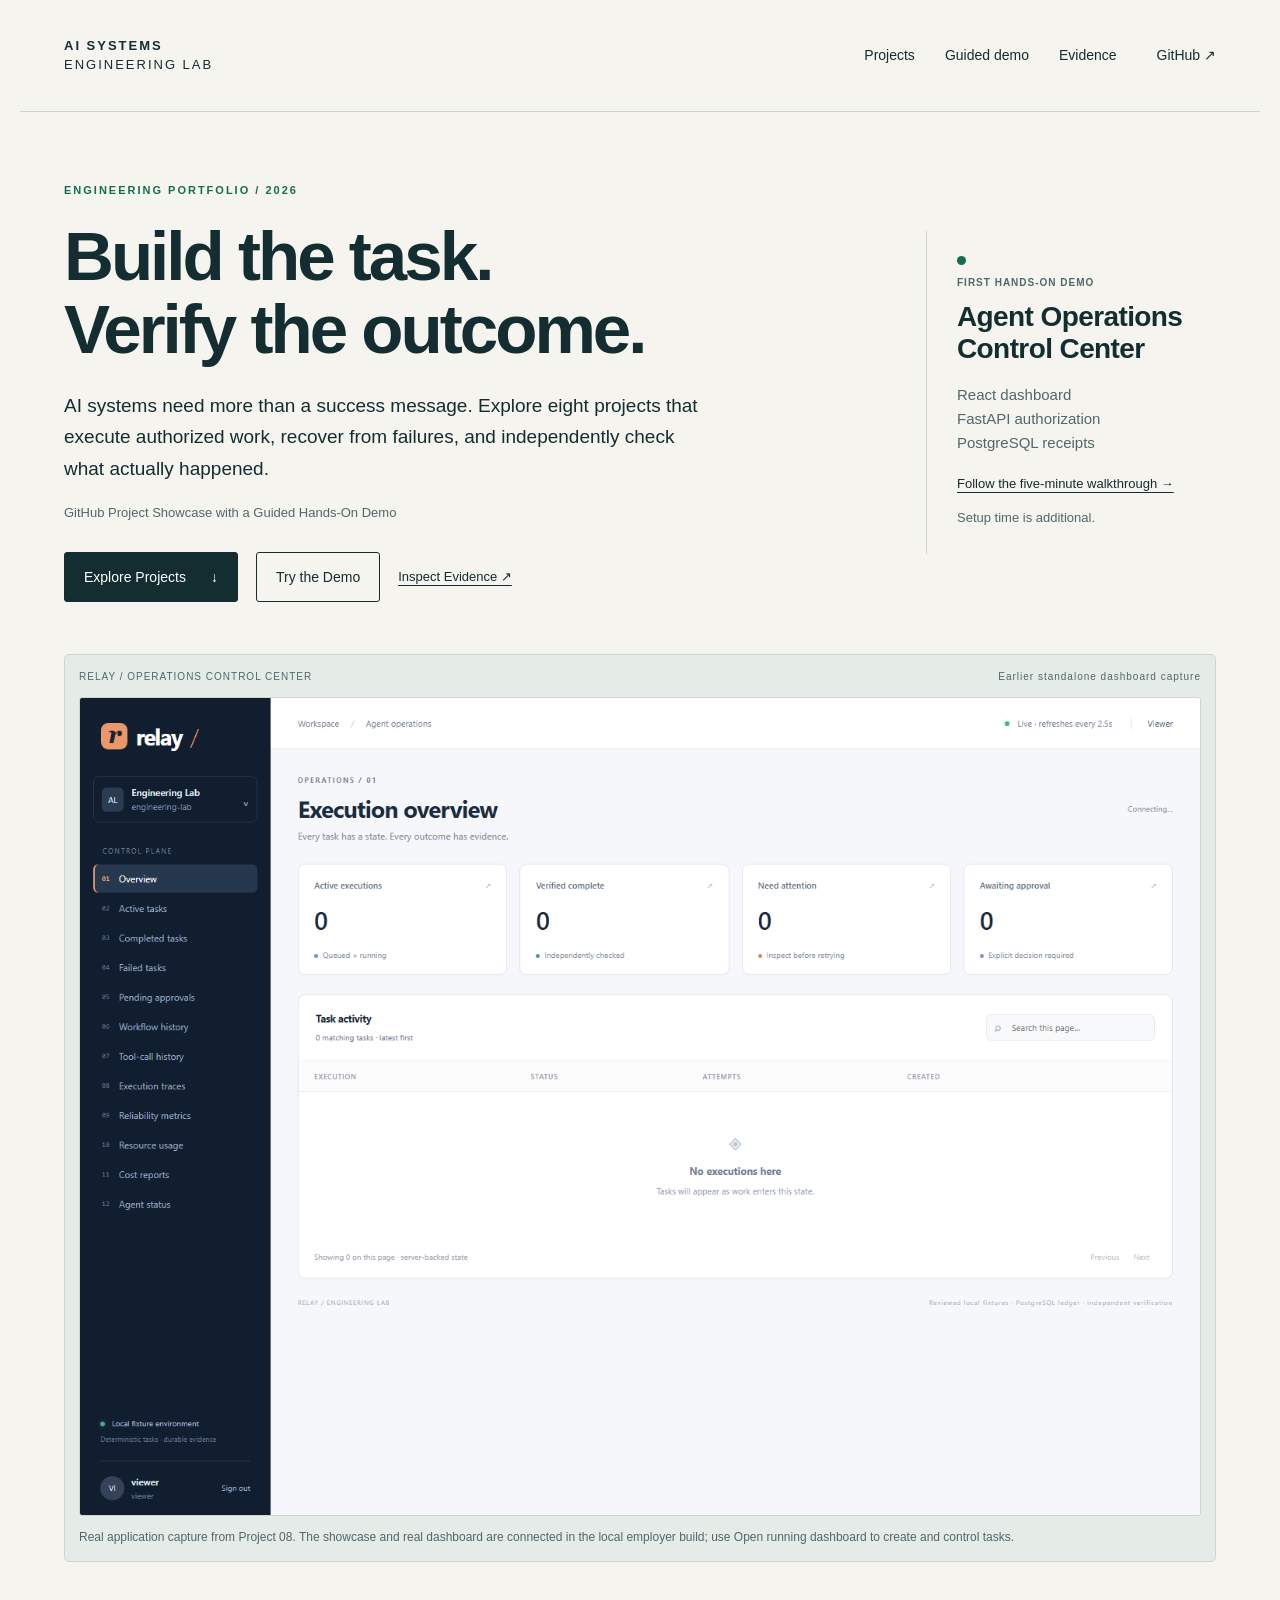
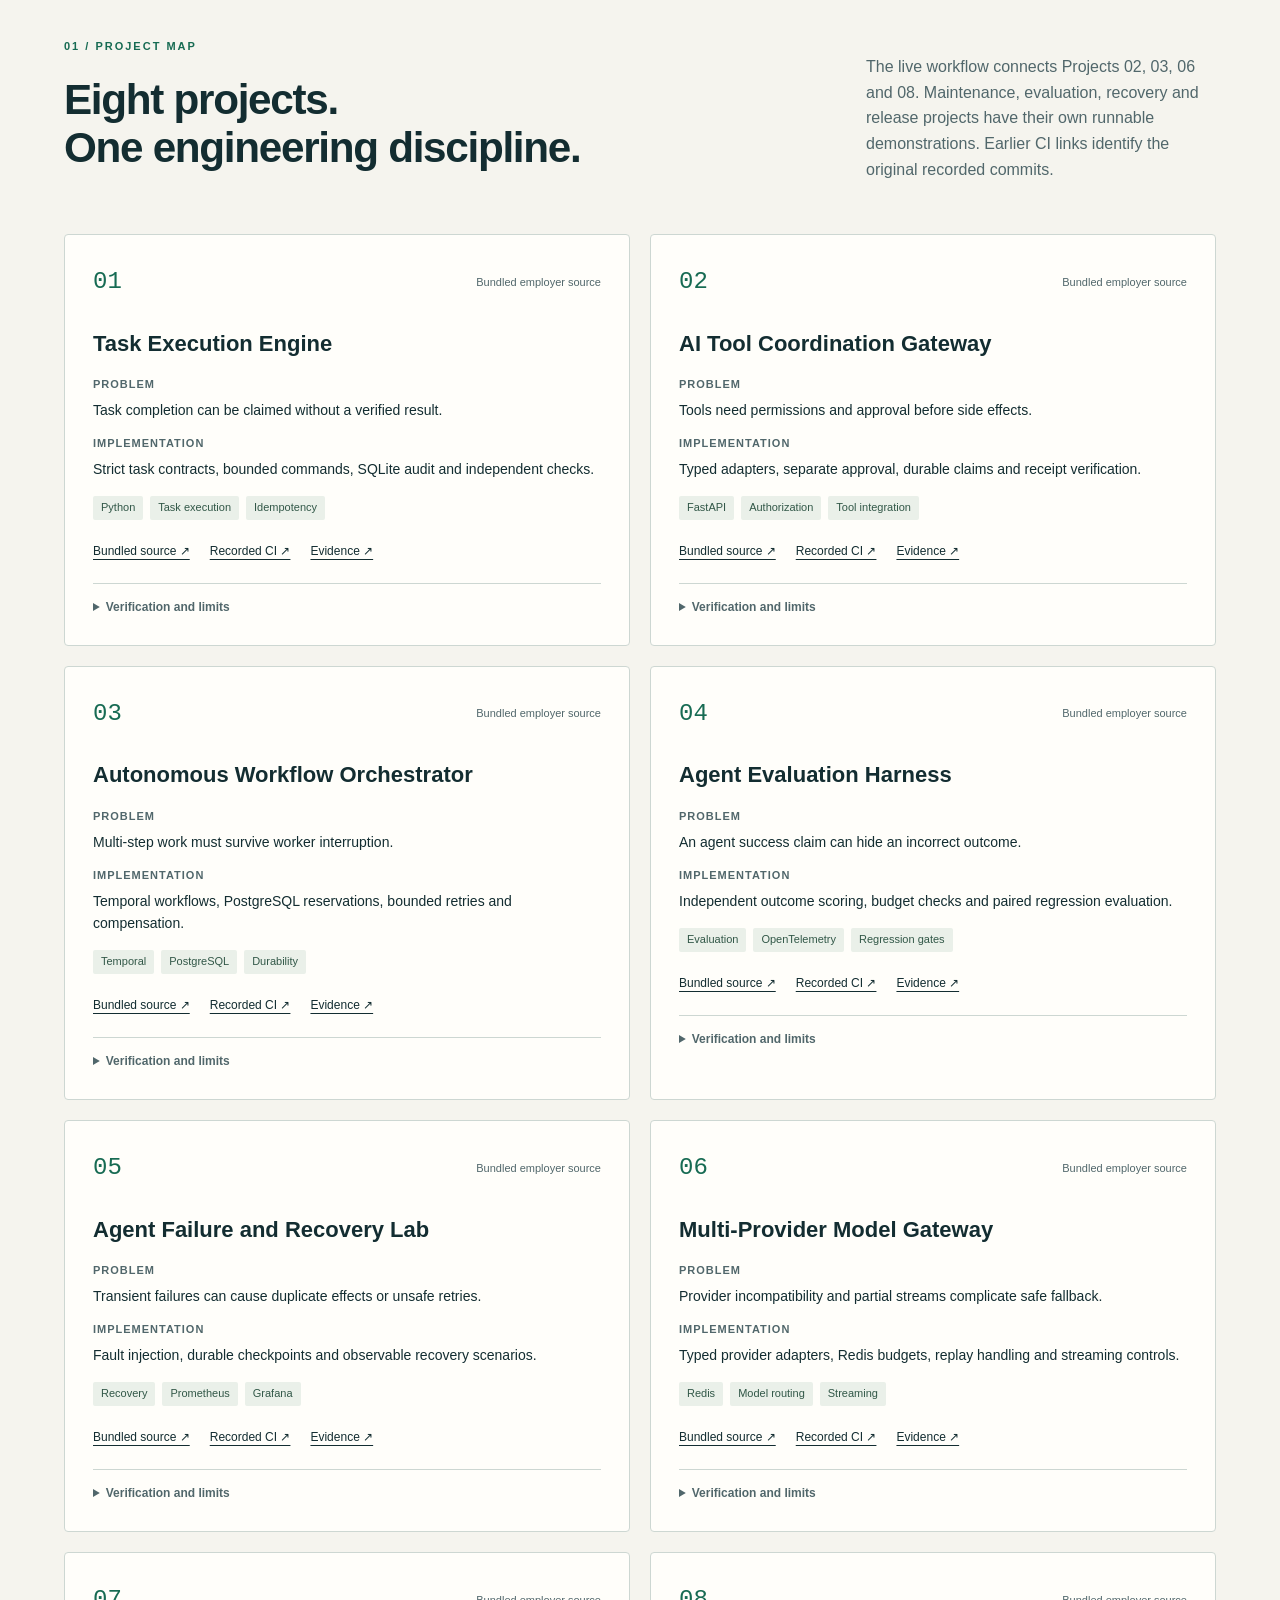
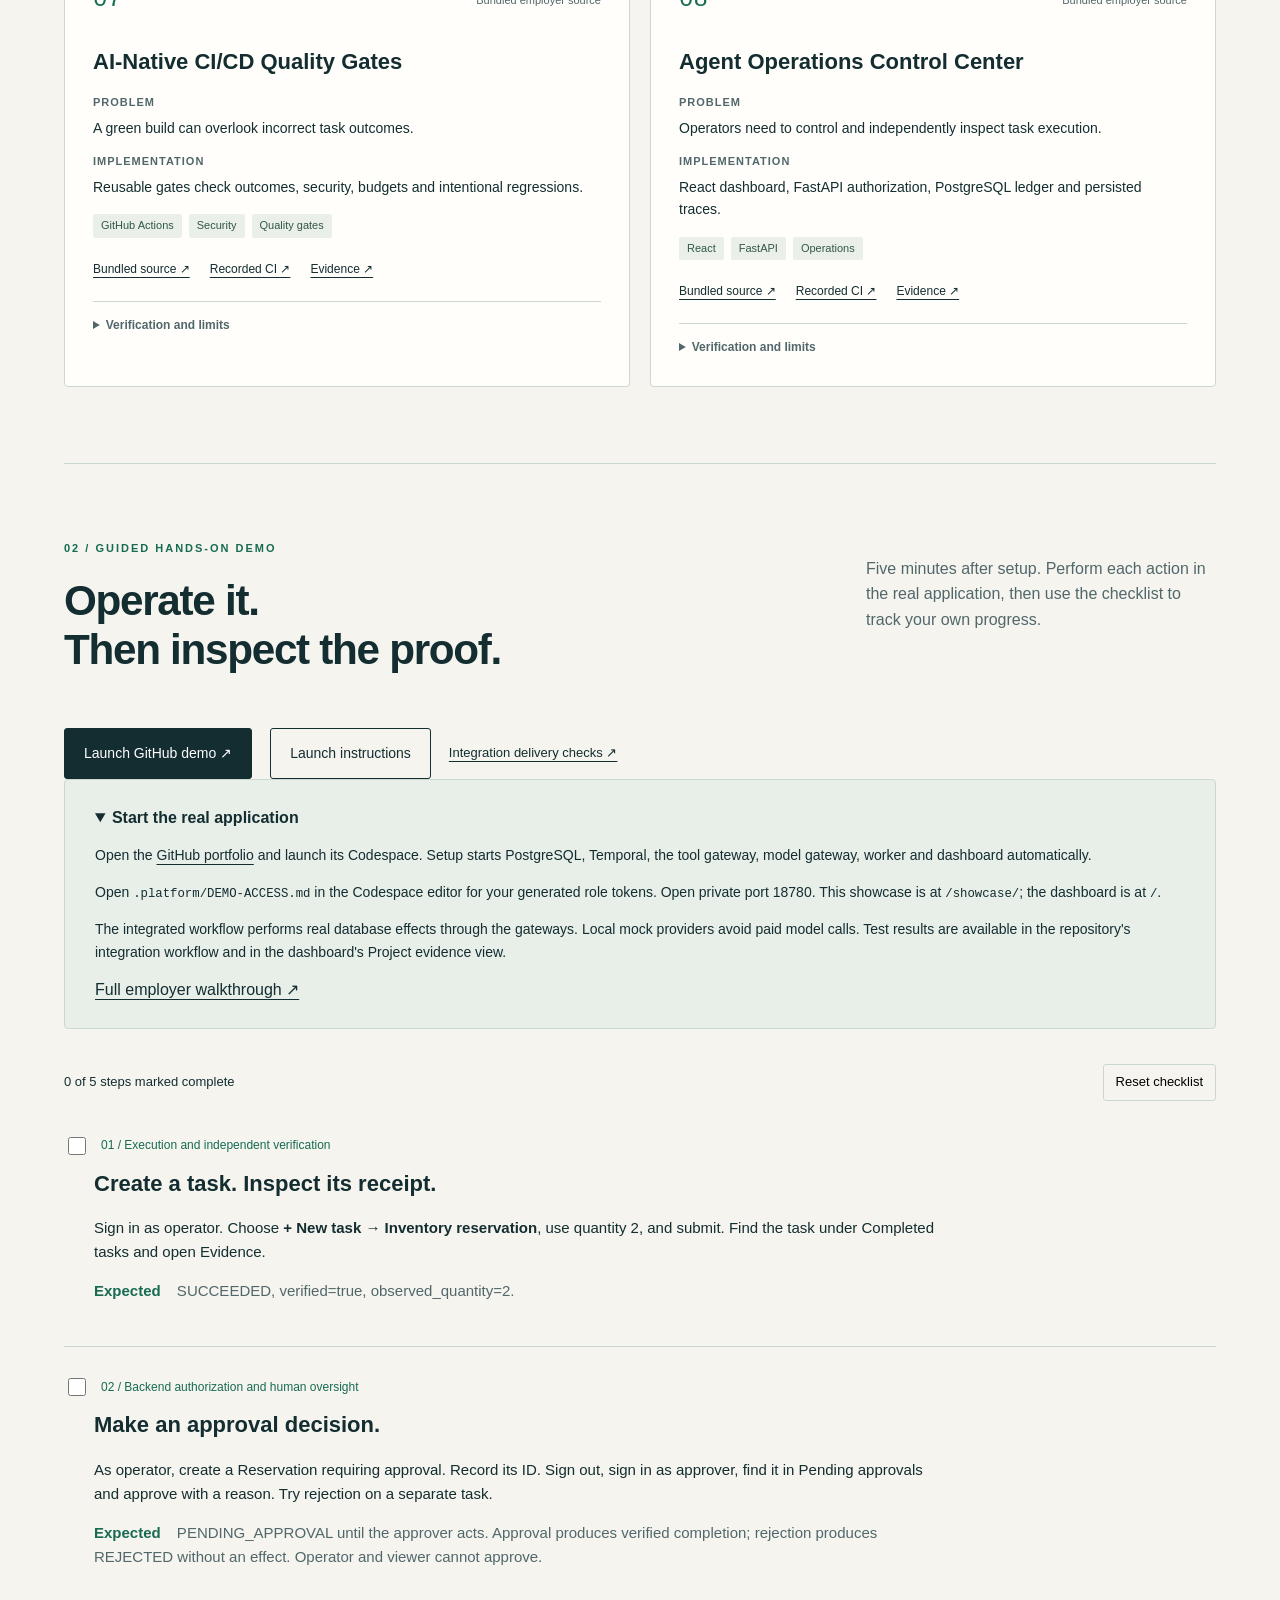
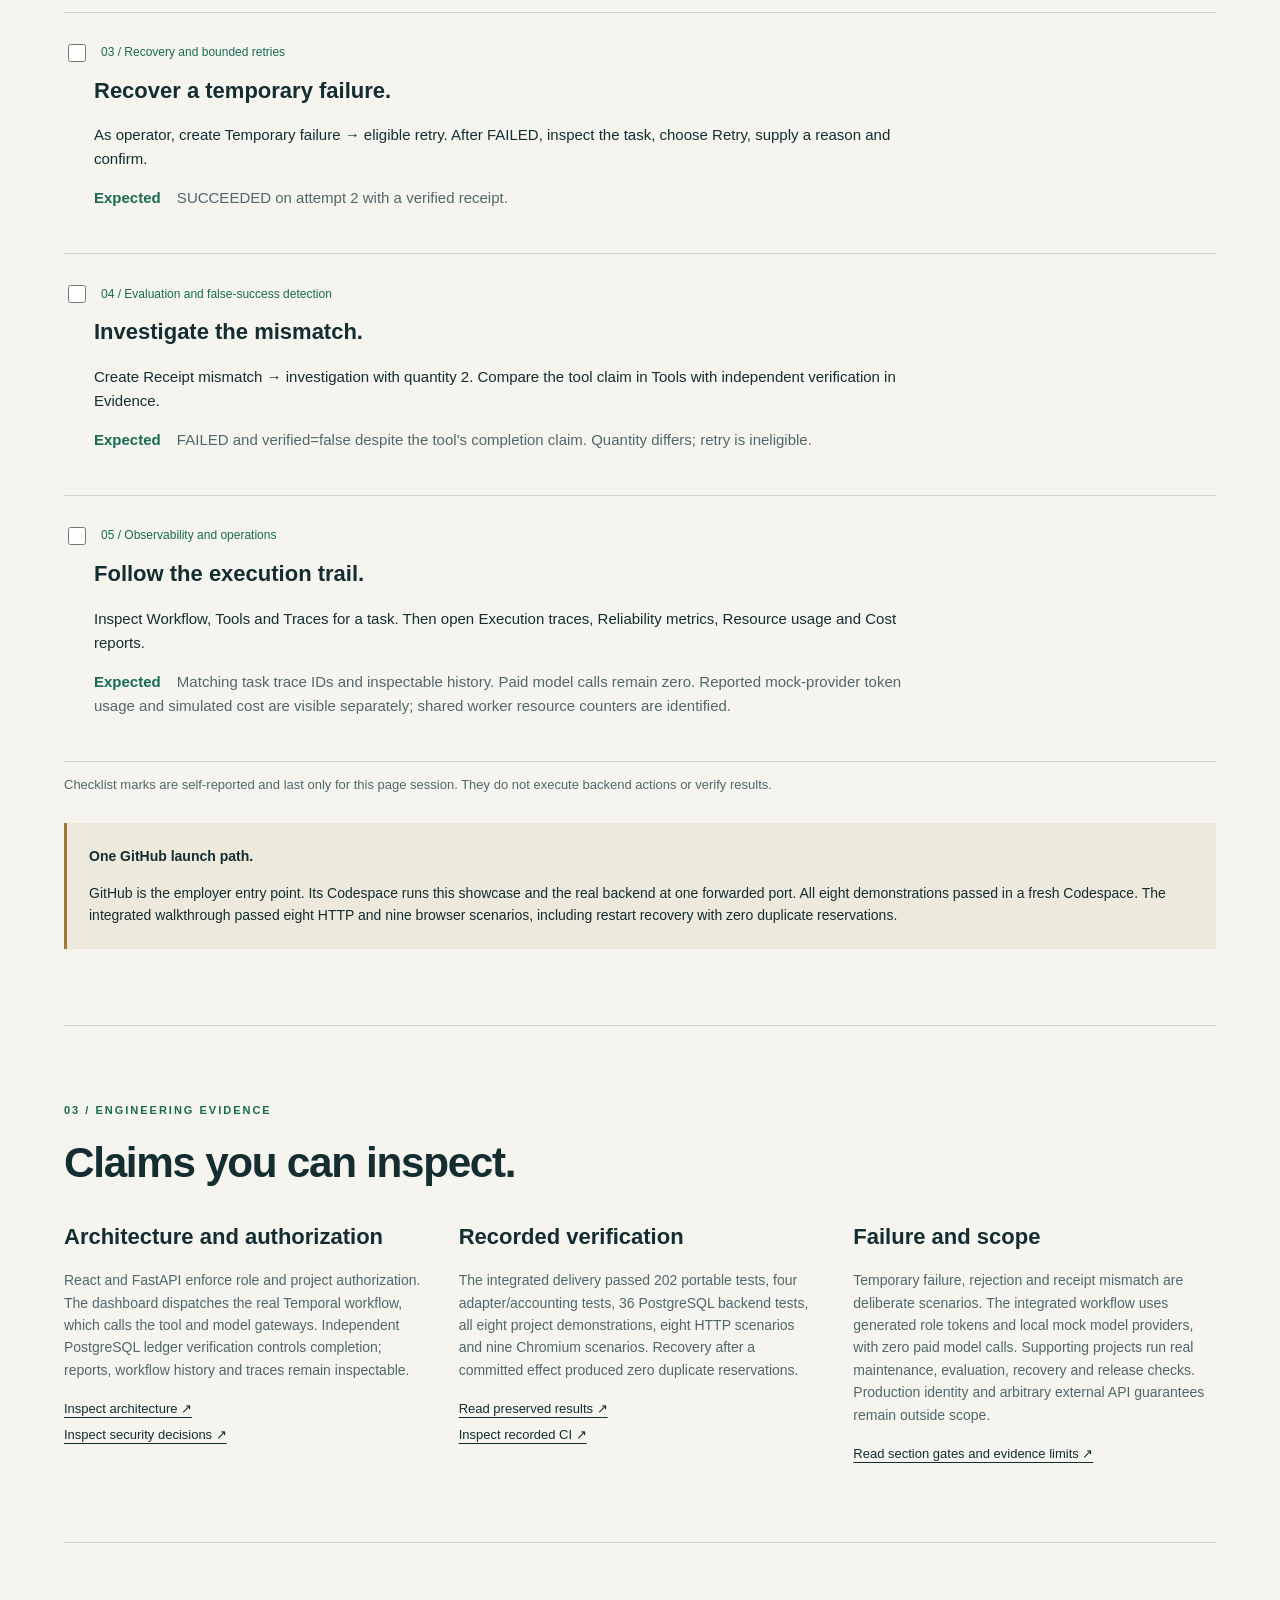
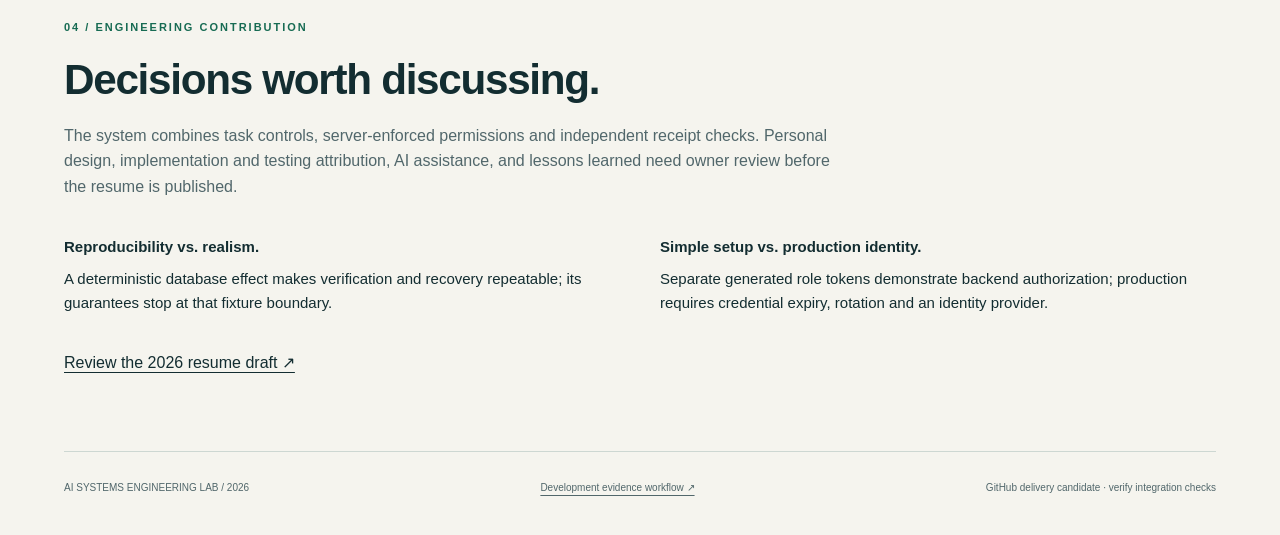
==== commit 93fabdbd: "Preserve final integrated CI and fresh Codespace employer verification" ====
--- a/site/index.html
+++ b/site/index.html
@@ -62,7 +62,7 @@
 <li><label><input type="checkbox" data-step="3"><span>03 / Recovery and bounded retries</span></label><h3>Recover a temporary failure.</h3><p>As operator, create Temporary failure → eligible retry. After FAILED, inspect the task, choose Retry, supply a reason and confirm.</p><p class="expected"><strong>Expected</strong> SUCCEEDED on attempt 2 with a verified receipt.</p></li>
 <li><label><input type="checkbox" data-step="4"><span>04 / Evaluation and false-success detection</span></label><h3>Investigate the mismatch.</h3><p>Create Receipt mismatch → investigation with quantity 2. Compare the tool claim in Tools with independent verification in Evidence.</p><p class="expected"><strong>Expected</strong> FAILED and verified=false despite the tool's completion claim. Quantity differs; retry is ineligible.</p></li>
 <li><label><input type="checkbox" data-step="5"><span>05 / Observability and operations</span></label><h3>Follow the execution trail.</h3><p>Inspect Workflow, Tools and Traces for a task. Then open Execution traces, Reliability metrics, Resource usage and Cost reports.</p><p class="expected"><strong>Expected</strong> Matching task trace IDs and inspectable history. Paid model calls remain zero. Reported mock-provider token usage and simulated cost are visible separately; shared worker resource counters are identified.</p></li></ol><p class="subtle">Checklist marks are self-reported and last only for this page session. They do not execute backend actions or verify results.</p>
-<div class="notice"><strong>One GitHub launch path.</strong><p>GitHub is the employer entry point. Its Codespace runs this showcase and the real backend at one forwarded port. Integration validation is in progress; check the delivery workflow for the current result.</p></div></section>
-<section class="section evidence" id="evidence"><p class="eyebrow">03 / ENGINEERING EVIDENCE</p><h2>Claims you can inspect.</h2><div class="evidence-grid"><div><h3>Architecture and authorization</h3><p>React and FastAPI enforce role and project authorization. The dashboard dispatches the real Temporal workflow, which calls the tool and model gateways. Independent PostgreSQL ledger verification controls completion; reports, workflow history and traces remain inspectable.</p><a href="https://github.com/texasbredmj/agent-operations-control-center/blob/2147f79a6c2bc5ca89e0134f137ed5ee5e411f17/docs/architecture.md">Inspect architecture ↗</a><br><a href="https://github.com/texasbredmj/agent-operations-control-center/blob/2147f79a6c2bc5ca89e0134f137ed5ee5e411f17/docs/threat-model.md">Inspect security decisions ↗</a></div><div><h3>Recorded verification</h3><p>Project 08's recorded delivery has a 35-test suite run on host and installed wheel, eight HTTP scenarios, eight Chromium scenarios and restart checks. The test runs are the same suite, not 70 unique tests.</p><a href="evidence/project08.json">Read preserved results ↗</a><br><a href="https://github.com/texasbredmj/agent-operations-control-center/actions/runs/38527430319">Inspect recorded CI ↗</a></div><div><h3>Failure and scope</h3><p>Temporary failure, rejection and receipt mismatch are deliberate scenarios. The integrated workflow uses generated role tokens and local mock model providers, with zero paid model calls. Supporting projects run real maintenance, evaluation, recovery and release checks. Production identity and arbitrary external API guarantees remain outside scope.</p><a href="docs/FOUNDATION.md">Read section gates and evidence limits ↗</a></div></div></section>
+<div class="notice"><strong>One GitHub launch path.</strong><p>GitHub is the employer entry point. Its Codespace runs this showcase and the real backend at one forwarded port. All eight demonstrations passed in a fresh Codespace. The integrated walkthrough passed eight HTTP and nine browser scenarios, including restart recovery with zero duplicate reservations.</p></div></section>
+<section class="section evidence" id="evidence"><p class="eyebrow">03 / ENGINEERING EVIDENCE</p><h2>Claims you can inspect.</h2><div class="evidence-grid"><div><h3>Architecture and authorization</h3><p>React and FastAPI enforce role and project authorization. The dashboard dispatches the real Temporal workflow, which calls the tool and model gateways. Independent PostgreSQL ledger verification controls completion; reports, workflow history and traces remain inspectable.</p><a href="https://github.com/texasbredmj/ai-engineering-portfolio/blob/main/docs/INTEGRATED-ARCHITECTURE.md">Inspect architecture ↗</a><br><a href="https://github.com/texasbredmj/agent-operations-control-center/blob/2147f79a6c2bc5ca89e0134f137ed5ee5e411f17/docs/threat-model.md">Inspect security decisions ↗</a></div><div><h3>Recorded verification</h3><p>The integrated delivery passed 202 portable tests, four adapter/accounting tests, 36 PostgreSQL backend tests, all eight project demonstrations, eight HTTP scenarios and nine Chromium scenarios. Recovery after a committed effect produced zero duplicate reservations.</p><a href="evidence/integration.json">Read preserved results ↗</a><br><a href="https://github.com/texasbredmj/ai-engineering-portfolio/actions/runs/38702010710">Inspect recorded CI ↗</a></div><div><h3>Failure and scope</h3><p>Temporary failure, rejection and receipt mismatch are deliberate scenarios. The integrated workflow uses generated role tokens and local mock model providers, with zero paid model calls. Supporting projects run real maintenance, evaluation, recovery and release checks. Production identity and arbitrary external API guarantees remain outside scope.</p><a href="docs/FOUNDATION.md">Read section gates and evidence limits ↗</a></div></div></section>
 <section class="section contribution"><p class="eyebrow">04 / ENGINEERING CONTRIBUTION</p><h2>Decisions worth discussing.</h2><p>The system combines task controls, server-enforced permissions and independent receipt checks. Personal design, implementation and testing attribution, AI assistance, and lessons learned need owner review before the resume is published.</p><div class="tradeoffs"><p><strong>Reproducibility vs. realism.</strong> A deterministic database effect makes verification and recovery repeatable; its guarantees stop at that fixture boundary.</p><p><strong>Simple setup vs. production identity.</strong> Separate generated role tokens demonstrate backend authorization; production requires credential expiry, rotation and an identity provider.</p></div><a href="resume/2026.md">Review the 2026 resume draft ↗</a></section></main>
 <footer><span>AI SYSTEMS ENGINEERING LAB / 2026</span><a href="docs/DEVELOPMENT-WORKFLOW.md">Development evidence workflow ↗</a><span>GitHub delivery candidate · verify integration checks</span></footer></body></html>
